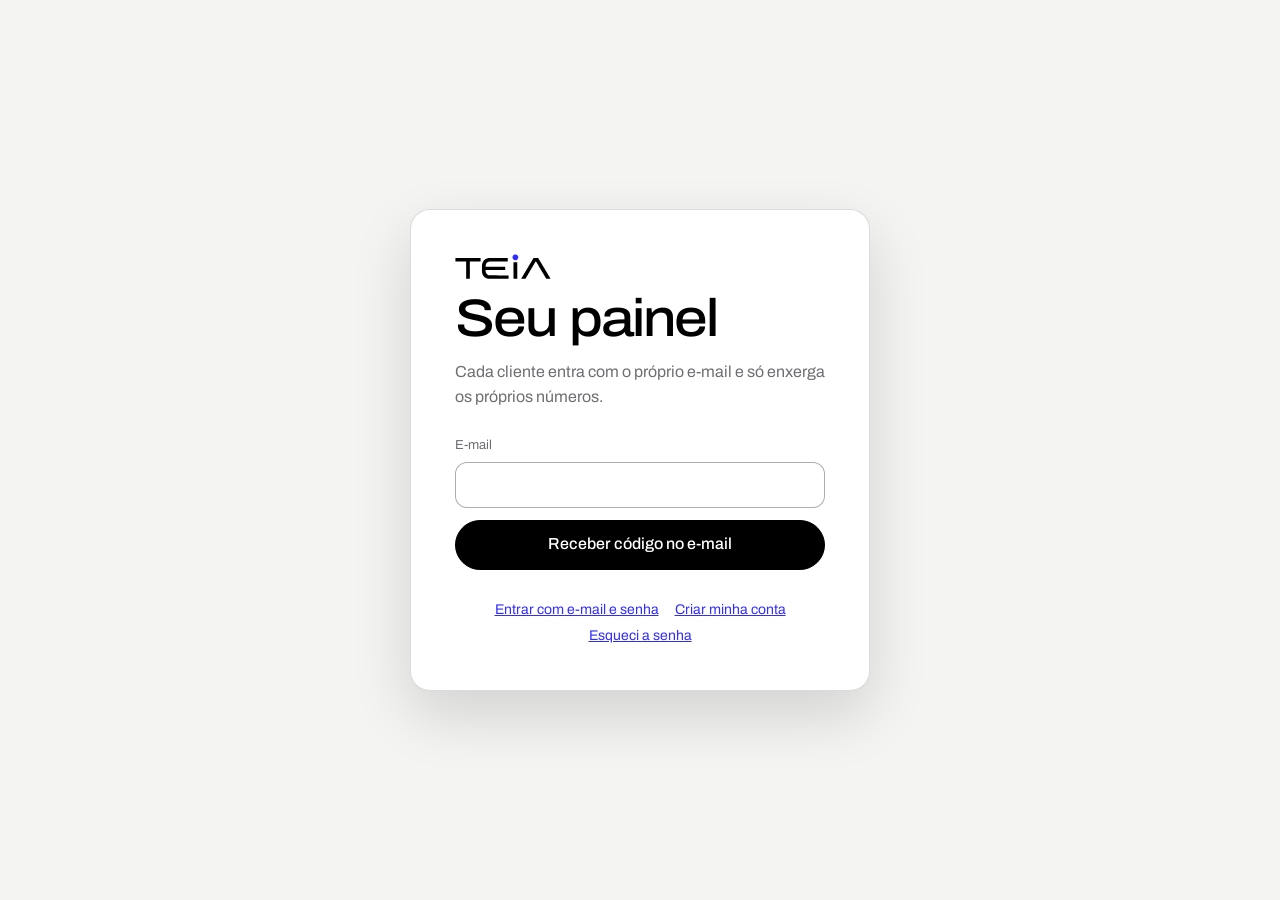
==== index.html @ 07ca8080 "Painel publicado em 2026-11-09 23:45" ====
<!DOCTYPE html><!--U976cIo6XC9gjYV_JuhHy--><html lang="pt-BR"><head><meta charSet="utf-8"/><meta name="viewport" content="width=device-width, initial-scale=1, viewport-fit=cover"/><link rel="stylesheet" href="/_next/static/css/536e542ccf9cebaa.css" data-precedence="next"/><link rel="preload" as="script" fetchPriority="low" href="/_next/static/chunks/webpack-65e19be5b3fe325f.js"/><script src="/_next/static/chunks/4bd1b696-c023c6e3521b1417.js" async=""></script><script src="/_next/static/chunks/255-1f92380adbc6ec99.js" async=""></script><script src="/_next/static/chunks/main-app-36e6616048466139.js" async=""></script><script src="/_next/static/chunks/44530001-6a14ce924906b4cd.js" async=""></script><script src="/_next/static/chunks/650-1b08e0cdfdaf7376.js" async=""></script><script src="/_next/static/chunks/619-ba102abea3e3d0e4.js" async=""></script><script src="/_next/static/chunks/app/layout-f88095ba5ff86fb1.js" async=""></script><script src="/_next/static/chunks/746-2c1d71576836bcc3.js" async=""></script><script src="/_next/static/chunks/852-6fd5406fcf41bb8f.js" async=""></script><script src="/_next/static/chunks/app/page-ed5f86fda4f4fb45.js" async=""></script><link rel="preconnect" href="https://fonts.googleapis.com"/><link rel="preconnect" href="https://fonts.gstatic.com" crossorigin=""/><meta name="theme-color" content="#ffffff"/><title>Painel TEIA</title><meta name="description" content="Acompanhe o resultado do trabalho da TEIA no seu negócio."/><meta name="robots" content="noindex, nofollow"/><link rel="icon" href="/assets/favicon.svg"/><link rel="stylesheet" href="https://fonts.googleapis.com/css2?family=Archivo:wdth,wght@62..125,400..700&amp;family=JetBrains+Mono:wght@400;500&amp;display=swap"/><script src="/_next/static/chunks/polyfills-42372ed130431b0a.js" noModule=""></script></head><body><div hidden=""><!--$--><!--/$--></div><p class="carregando">Carregando…</p><script src="/_next/static/chunks/webpack-65e19be5b3fe325f.js" id="_R_" async=""></script><script>(self.__next_f=self.__next_f||[]).push([0])</script><script>self.__next_f.push([1,"1:\"$Sreact.fragment\"\n2:I[9160,[\"730\",\"static/chunks/44530001-6a14ce924906b4cd.js\",\"650\",\"static/chunks/650-1b08e0cdfdaf7376.js\",\"619\",\"static/chunks/619-ba102abea3e3d0e4.js\",\"177\",\"static/chunks/app/layout-f88095ba5ff86fb1.js\"],\"SessaoProvider\"]\n3:I[6975,[\"730\",\"static/chunks/44530001-6a14ce924906b4cd.js\",\"650\",\"static/chunks/650-1b08e0cdfdaf7376.js\",\"619\",\"static/chunks/619-ba102abea3e3d0e4.js\",\"177\",\"static/chunks/app/layout-f88095ba5ff86fb1.js\"],\"GlossarioProvider\"]\n4:I[9601,[\"730\",\"static/chunks/44530001-6a14ce924906b4cd.js\",\"650\",\"static/chunks/650-1b08e0cdfdaf7376.js\",\"619\",\"static/chunks/619-ba102abea3e3d0e4.js\",\"177\",\"static/chunks/app/layout-f88095ba5ff86fb1.js\"],\"Moldura\"]\n5:I[9766,[],\"\"]\n6:I[8924,[],\"\"]\n7:I[1959,[],\"ClientPageRoot\"]\n8:I[2888,[\"730\",\"static/chunks/44530001-6a14ce924906b4cd.js\",\"650\",\"static/chunks/650-1b08e0cdfdaf7376.js\",\"619\",\"static/chunks/619-ba102abea3e3d0e4.js\",\"746\",\"static/chunks/746-2c1d71576836bcc3.js\",\"852\",\"static/chunks/852-6fd5406fcf41bb8f.js\",\"974\",\"static/chunks/app/page-ed5f86fda4f4fb45.js\"],\"default\"]\nb:I[4431,[],\"OutletBoundary\"]\nd:I[5278,[],\"AsyncMetadataOutlet\"]\nf:I[4431,[],\"ViewportBoundary\"]\n11:I[4431,[],\"MetadataBoundary\"]\n12:\"$Sreact.suspense\"\n14:I[7150,[],\"\"]\n:HL[\"/_next/static/css/536e542ccf9cebaa.css\",\"style\"]\n"])</script><script>self.__next_f.push([1,"0:{\"P\":null,\"b\":\"U976cIo6XC9gjYV-JuhHy\",\"p\":\"\",\"c\":[\"\",\"\"],\"i\":false,\"f\":[[[\"\",{\"children\":[\"__PAGE__\",{}]},\"$undefined\",\"$undefined\",true],[\"\",[\"$\",\"$1\",\"c\",{\"children\":[[[\"$\",\"link\",\"0\",{\"rel\":\"stylesheet\",\"href\":\"/_next/static/css/536e542ccf9cebaa.css\",\"precedence\":\"next\",\"crossOrigin\":\"$undefined\",\"nonce\":\"$undefined\"}]],[\"$\",\"html\",null,{\"lang\":\"pt-BR\",\"children\":[[\"$\",\"head\",null,{\"children\":[[\"$\",\"link\",null,{\"rel\":\"preconnect\",\"href\":\"https://fonts.googleapis.com\"}],[\"$\",\"link\",null,{\"rel\":\"preconnect\",\"href\":\"https://fonts.gstatic.com\",\"crossOrigin\":\"\"}],[\"$\",\"link\",null,{\"rel\":\"stylesheet\",\"href\":\"https://fonts.googleapis.com/css2?family=Archivo:wdth,wght@62..125,400..700\u0026family=JetBrains+Mono:wght@400;500\u0026display=swap\"}]]}],[\"$\",\"body\",null,{\"children\":[\"$\",\"$L2\",null,{\"children\":[\"$\",\"$L3\",null,{\"children\":[\"$\",\"$L4\",null,{\"children\":[\"$\",\"$L5\",null,{\"parallelRouterKey\":\"children\",\"error\":\"$undefined\",\"errorStyles\":\"$undefined\",\"errorScripts\":\"$undefined\",\"template\":[\"$\",\"$L6\",null,{}],\"templateStyles\":\"$undefined\",\"templateScripts\":\"$undefined\",\"notFound\":[[[\"$\",\"title\",null,{\"children\":\"404: This page could not be found.\"}],[\"$\",\"div\",null,{\"style\":{\"fontFamily\":\"system-ui,\\\"Segoe UI\\\",Roboto,Helvetica,Arial,sans-serif,\\\"Apple Color Emoji\\\",\\\"Segoe UI Emoji\\\"\",\"height\":\"100vh\",\"textAlign\":\"center\",\"display\":\"flex\",\"flexDirection\":\"column\",\"alignItems\":\"center\",\"justifyContent\":\"center\"},\"children\":[\"$\",\"div\",null,{\"children\":[[\"$\",\"style\",null,{\"dangerouslySetInnerHTML\":{\"__html\":\"body{color:#000;background:#fff;margin:0}.next-error-h1{border-right:1px solid rgba(0,0,0,.3)}@media (prefers-color-scheme:dark){body{color:#fff;background:#000}.next-error-h1{border-right:1px solid rgba(255,255,255,.3)}}\"}}],[\"$\",\"h1\",null,{\"className\":\"next-error-h1\",\"style\":{\"display\":\"inline-block\",\"margin\":\"0 20px 0 0\",\"padding\":\"0 23px 0 0\",\"fontSize\":24,\"fontWeight\":500,\"verticalAlign\":\"top\",\"lineHeight\":\"49px\"},\"children\":404}],[\"$\",\"div\",null,{\"style\":{\"display\":\"inline-block\"},\"children\":[\"$\",\"h2\",null,{\"style\":{\"fontSize\":14,\"fontWeight\":400,\"lineHeight\":\"49px\",\"margin\":0},\"children\":\"This page could not be found.\"}]}]]}]}]],[]],\"forbidden\":\"$undefined\",\"unauthorized\":\"$undefined\"}]}]}]}]}]]}]]}],{\"children\":[\"__PAGE__\",[\"$\",\"$1\",\"c\",{\"children\":[[\"$\",\"$L7\",null,{\"Component\":\"$8\",\"searchParams\":{},\"params\":{},\"promises\":[\"$@9\",\"$@a\"]}],null,[\"$\",\"$Lb\",null,{\"children\":[\"$Lc\",[\"$\",\"$Ld\",null,{\"promise\":\"$@e\"}]]}]]}],{},null,false]},null,false],[\"$\",\"$1\",\"h\",{\"children\":[null,[[\"$\",\"$Lf\",null,{\"children\":\"$L10\"}],null],[\"$\",\"$L11\",null,{\"children\":[\"$\",\"div\",null,{\"hidden\":true,\"children\":[\"$\",\"$12\",null,{\"fallback\":null,\"children\":\"$L13\"}]}]}]]}],false]],\"m\":\"$undefined\",\"G\":[\"$14\",[]],\"s\":false,\"S\":true}\n"])</script><script>self.__next_f.push([1,"9:{}\na:\"$0:f:0:1:2:children:1:props:children:0:props:params\"\n"])</script><script>self.__next_f.push([1,"10:[[\"$\",\"meta\",\"0\",{\"charSet\":\"utf-8\"}],[\"$\",\"meta\",\"1\",{\"name\":\"viewport\",\"content\":\"width=device-width, initial-scale=1, viewport-fit=cover\"}],[\"$\",\"meta\",\"2\",{\"name\":\"theme-color\",\"content\":\"#ffffff\"}]]\nc:null\n"])</script><script>self.__next_f.push([1,"15:I[622,[],\"IconMark\"]\ne:{\"metadata\":[[\"$\",\"title\",\"0\",{\"children\":\"Painel TEIA\"}],[\"$\",\"meta\",\"1\",{\"name\":\"description\",\"content\":\"Acompanhe o resultado do trabalho da TEIA no seu negócio.\"}],[\"$\",\"meta\",\"2\",{\"name\":\"robots\",\"content\":\"noindex, nofollow\"}],[\"$\",\"link\",\"3\",{\"rel\":\"icon\",\"href\":\"/assets/favicon.svg\"}],[\"$\",\"$L15\",\"4\",{}]],\"error\":null,\"digest\":\"$undefined\"}\n"])</script><script>self.__next_f.push([1,"13:\"$e:metadata\"\n"])</script></body></html>
---- _next/static/css/536e542ccf9cebaa.css ----
:root{--bg:#fff;--ink:#000;--muted:#6e6e73;--panel:#f4f4f2;--stage:#b9bcc0;--line:rgba(0,0,0,.14);--line-2:rgba(0,0,0,.32);--accent:#312dfb;--accent-soft:rgba(49,45,251,.09);--accent-mid:rgba(49,45,251,.35);--radius:20px;--radius-sm:12px;--radius-pill:999px;--shadow:0 24px 60px rgba(0,0,0,.14);--tr:240ms cubic-bezier(.4,0,.2,1);--tr-slow:900ms cubic-bezier(.4,0,.2,1);--max:1240px;--section:clamp(72px,9vw,140px);--gutter:clamp(16px,4.2vw,48px);--head-h:64px}*,:after,:before{box-sizing:border-box}html{scroll-behavior:smooth;-webkit-text-size-adjust:100%}body,html{background:var(--bg)}body{margin:0;color:var(--ink);font-family:Archivo,Helvetica Neue,Helvetica,Arial,sans-serif;font-size:clamp(1rem,1.05vw,1.0625rem);line-height:1.55;overflow-x:hidden;-webkit-font-smoothing:antialiased}h1,h2,h3{font-weight:500;font-variation-settings:"wdth" 112;letter-spacing:-.035em;line-height:1;margin:0;text-wrap:balance}h1{font-size:clamp(2.2rem,6vw,4.6rem)}h2{font-size:clamp(1.8rem,4.4vw,3.3rem)}h3{font-size:clamp(1.1rem,1.8vw,1.4rem);letter-spacing:-.02em;line-height:1.15}p{margin:0;max-width:62ch}button{font:inherit;color:inherit}.mono{font-size:.75rem;letter-spacing:.02em}.eyebrow,.mono{font-family:JetBrains Mono,ui-monospace,monospace}.eyebrow{font-size:.6875rem;letter-spacing:.16em;text-transform:uppercase;margin-bottom:22px}.eyebrow,.muted{color:var(--muted)}.wrap{max-width:var(--max);margin:0 auto;padding:0 var(--gutter)}:focus-visible{outline:2px solid var(--accent);outline-offset:3px}.aviso{background:var(--ink);color:#fff;text-align:center;padding:8px var(--gutter);font-family:JetBrains Mono,monospace;font-size:.6875rem;letter-spacing:.08em}.aviso b{color:#fff;font-weight:500;border-bottom:1px solid var(--accent)}header.topo{position:sticky;top:0;z-index:40;background:rgba(255,255,255,.96);border-bottom:var(--line-w,1px) solid var(--line)}.topo .wrap{height:var(--head-h);display:flex;align-items:center;justify-content:space-between;gap:16px}.logo{display:block;width:84px;color:var(--ink)}.logo svg{display:block;width:100%;height:auto}.logo .teia-ponto{fill:var(--accent);transform-box:fill-box;transform-origin:center;transition:transform var(--tr)}.clientes{display:flex;gap:6px;flex-wrap:wrap;justify-content:flex-end}.clientes button{border:1px solid var(--line-2);background:transparent;border-radius:var(--radius-pill);padding:7px 14px;font-size:13px;font-weight:500;cursor:pointer;transition:var(--tr);min-height:36px}.clientes button:hover{border-color:var(--accent);color:var(--accent)}.clientes button[aria-pressed=true]{background:var(--ink);color:#fff;border-color:var(--ink)}.clientes{align-items:center}.badge{display:inline-grid;place-items:center;min-width:18px;height:18px;border-radius:999px;background:var(--accent);color:#fff;font-size:10px;font-weight:600;margin-left:4px;padding:0 5px}#conta[hidden],.badge:empty{display:none}.conta-topo{padding:56px 0 8px}.conta-bloco{padding:56px 0;border-top:1px solid var(--line)}.conta-bloco:first-of-type{border-top:0}.conta-bloco>.eyebrow{margin-bottom:12px}.conta-bloco>h2{margin-bottom:28px;font-size:clamp(1.6rem,3.4vw,2.6rem)}.ficha{display:grid;grid-template-columns:repeat(3,minmax(0,1fr));gap:1px;background:var(--line);border:1px solid var(--line);border-radius:var(--radius);overflow:hidden}.ficha>div{background:#fff;padding:18px 20px}.ficha .rot{display:block;margin-bottom:6px}.ficha b{font-weight:500;overflow-wrap:anywhere}.plano-atual{display:grid;grid-template-columns:minmax(0,.8fr) minmax(0,1.6fr);gap:16px;align-items:start}.cartao{border:1px solid var(--line);border-radius:var(--radius);padding:24px}.cartao.escuro{background:var(--ink);color:#fff;border-color:var(--ink)}.cartao.escuro .leg,.cartao.escuro .rot{color:rgba(255,255,255,.62)}.cartao h3{margin:8px 0 6px}.preco{font-size:clamp(1.8rem,3.4vw,2.6rem);font-weight:600;letter-spacing:-.04em;font-variant-numeric:tabular-nums;margin:12px 0 4px}.preco small{font-size:.4em;font-weight:500;letter-spacing:0;opacity:.7}.lista{list-style:none;margin:16px 0 0;padding:0;display:grid;gap:8px;font-size:.9rem}.lista li{display:grid;grid-template-columns:14px 1fr;gap:10px;align-items:baseline}.lista li:before{content:"";width:6px;height:6px;border-radius:50%;background:var(--accent);transform:translateY(-1px)}.vigencia{margin-top:18px}.vigencia .trilho{height:6px;border-radius:6px;background:rgba(255,255,255,.18);overflow:hidden;margin:10px 0 6px}.vigencia .trilho i{display:block;height:100%;background:var(--accent);border-radius:6px}.linha-dado{display:flex;justify-content:space-between;gap:12px;padding:10px 0;border-bottom:1px solid var(--line);font-size:.9rem}.linha-dado:last-of-type{border-bottom:0}.btn-sec{min-height:44px;border-radius:var(--radius-pill);border:1px solid var(--line-2);background:transparent;padding:0 18px;font-weight:500;cursor:pointer;transition:var(--tr)}.btn-sec:hover{border-color:var(--accent);color:var(--accent)}.btn-pri{min-height:44px;border-radius:var(--radius-pill);border:1px solid var(--ink);background:var(--ink);color:#fff;padding:0 18px;font-weight:500;cursor:pointer;transition:var(--tr)}.btn-pri:hover{background:var(--accent);border-color:var(--accent)}.planos{display:grid;grid-template-columns:repeat(3,minmax(0,1fr));gap:16px}.plano{border:1px solid var(--line);border-radius:var(--radius);padding:24px;display:flex;flex-direction:column;transition:border-color var(--tr)}.plano:hover{border-color:var(--accent)}.plano.tem{background:var(--panel)}.plano .selo-p{align-self:flex-start;font-family:JetBrains Mono,monospace;font-size:.625rem;letter-spacing:.1em;text-transform:uppercase;border-radius:999px;padding:4px 10px;border:1px solid var(--line-2);color:var(--muted)}.plano .selo-p.sugerido{background:var(--accent);border-color:var(--accent);color:#fff}.plano .porque{margin-top:14px;padding:12px 14px;border-radius:var(--radius-sm);background:var(--accent-soft);font-size:.875rem}.plano .porque:before{content:"Por que para você";display:block;font-family:JetBrains Mono,monospace;font-size:.6rem;letter-spacing:.12em;text-transform:uppercase;color:var(--accent);margin-bottom:4px}.plano .acoes{margin-top:auto;padding-top:20px}.produtos{display:grid;gap:16px}.cab-prod{display:flex;justify-content:space-between;align-items:center;gap:12px;margin-bottom:14px}.cab-prod h3{margin:0}.pilhas{display:grid;grid-template-columns:repeat(2,minmax(0,1fr));gap:20px}.pilha .rot{margin-bottom:6px;display:block}.pilha .linha-dado{font-size:.85rem;padding:7px 0}.pilha .linha-dado>:last-child{white-space:nowrap}.pilha .total{border-top:1px solid var(--ink);margin-top:4px}.pilha .voce b{color:var(--accent);font-size:1.05rem}.chip-st{font-family:JetBrains Mono,monospace;font-size:.625rem;letter-spacing:.08em;text-transform:uppercase;border-radius:999px;padding:4px 10px;white-space:nowrap}.chip-st.no-ar{background:var(--accent);color:#fff}.chip-st.entrega{border:1px solid var(--ink)}.plano.bloq{opacity:.7}.outros{margin-top:24px}.outros summary{cursor:pointer;font-weight:500;padding:12px 0;color:var(--muted)}.outros summary:hover{color:var(--accent)}.cartao.escuro .linha-dado{border-color:rgba(255,255,255,.18)}@media (max-width:900px){.pilhas{grid-template-columns:minmax(0,1fr)}}.feed{display:grid;gap:10px}.saude{margin-top:12px;padding:14px 18px;border:1px solid var(--line);border-radius:var(--radius-sm);max-width:560px}.saude ul{list-style:none;margin:8px 0 0;padding:0;display:grid;gap:6px;font-size:.9rem}.saude li{display:flex;gap:10px;align-items:center}.luz{width:10px;height:10px;border-radius:50%;flex:none;background:var(--accent)}.saude li.atencao .luz{background:#fff;border:2px solid var(--ink)}.saude li.atencao{font-weight:500}.termo{border:0;background:var(--accent-soft);color:var(--accent);border-radius:6px;padding:1px 6px;font:inherit;font-weight:500;cursor:pointer;text-decoration:underline dotted;text-underline-offset:3px}.termo:hover{background:var(--accent);color:#fff}.termo-janela{position:fixed;inset:0;background:rgba(0,0,0,.4);display:grid;place-items:center;padding:var(--gutter);z-index:95}.termo-janela[hidden]{display:none}.termo-caixa{background:#fff;border-radius:var(--radius);padding:28px;max-width:460px;box-shadow:var(--shadow);display:grid;gap:12px}.falar-teia{position:fixed;left:clamp(12px,2vw,28px);bottom:clamp(12px,2vw,24px);z-index:36;background:var(--ink);color:#fff;border-radius:999px;padding:12px 18px;font-weight:500;font-size:.9rem;box-shadow:var(--shadow);transition:var(--tr)}.falar-teia:hover{background:var(--accent)}.como-sabemos{margin-top:24px;padding:18px 20px;background:var(--panel);border-radius:var(--radius-sm)}.como-sabemos ol{margin:10px 0 0;padding-left:20px;display:grid;gap:8px;font-size:.9rem}.conversa{grid-template-columns:minmax(0,1fr) auto auto}.contestar{border:0;background:transparent;color:var(--muted);font-size:.8125rem;text-decoration:underline;cursor:pointer}.chip-st.analise{background:var(--panel);color:var(--ink)}.ap-dois{display:grid;grid-template-columns:minmax(0,1fr) auto minmax(0,1fr);gap:16px;align-items:stretch}.ap-rede{border:1px solid var(--line);border-radius:var(--radius);padding:22px;display:grid;gap:8px;align-content:start}.ap-rede h3{margin:0}.ap-meio{display:grid;place-items:center;align-content:center;gap:4px;text-align:center;padding:12px;font-size:.8125rem;color:var(--muted)}.ap-meio b{background:var(--ink);color:#fff;border-radius:999px;padding:10px 16px;font-size:.95rem}.ap-funil-box{margin-top:0}.abas-ap{margin-bottom:18px;flex-wrap:wrap}[data-aba-ap][hidden]{display:none}details.como-sabemos summary{cursor:pointer;list-style:none}details.como-sabemos summary::-webkit-details-marker{display:none}.ap-funil{display:grid;gap:8px}.ap-etapa{display:grid;grid-template-columns:minmax(0,1.3fr) minmax(0,1fr);gap:16px;align-items:center}.ap-barra{width:var(--w);min-width:150px;margin:0 auto;background:var(--accent);color:#fff;border-radius:10px;padding:12px 16px;display:grid;gap:2px;transform:scaleX(.2);opacity:.3;transition:transform .9s cubic-bezier(.4,0,.2,1),opacity .9s}.ap-barra .termo{background:rgba(255,255,255,.2);color:#fff}.ap-barra span{font-size:.8125rem;opacity:.85}.fx-topo .ap-barra{background:#8986fd}.fx-cliente .ap-barra{background:var(--ink)}.ap-funil.vivo .ap-barra{transform:none;opacity:1}.ap-info{display:grid;gap:2px}.num-p{font-size:1.2rem;font-weight:600;letter-spacing:-.02em}.leitor{display:grid;grid-template-columns:minmax(0,1fr) minmax(0,1fr);gap:16px;margin-top:0;border:1px solid var(--line);border-radius:var(--radius);padding:24px}.leitor-linha{display:flex;justify-content:space-between;align-items:center;gap:12px;padding:10px 0;border-bottom:1px solid var(--line)}.leitor-resultado{background:var(--panel);border-radius:var(--radius-sm);padding:20px}.leitor-resultado h3{margin:6px 0 8px}.decisao{margin-top:14px;padding:14px;background:var(--ink);color:#fff;border-radius:var(--radius-sm)}.decisao .rot{color:rgba(255,255,255,.6)}.ap-dois2{display:grid;grid-template-columns:minmax(0,1.4fr) minmax(0,1fr);gap:16px;margin-top:0}.seu-anuncio{padding:12px 0;border-bottom:1px solid var(--line);display:grid;gap:4px;font-size:.9rem}.num-tres{display:grid;grid-template-columns:repeat(3,minmax(0,1fr));gap:16px}.tab-av{width:100%;border-collapse:collapse;font-size:.85rem}.tab-av th{font-family:JetBrains Mono,monospace;font-size:.6rem;letter-spacing:.06em;text-transform:uppercase;color:var(--muted);text-align:left;font-weight:400;padding:6px 4px}.tab-av td,.tab-av th{border-bottom:1px solid var(--line)}.tab-av td{padding:8px 4px}.sobe{color:var(--accent)}.desce,.sobe{font-weight:600}.desce{color:var(--ink)}.antes-depois{margin-top:20px;border:1px solid var(--line);border-radius:var(--radius);padding:22px}.antes-depois:empty{display:none}.ad-linha{display:grid;grid-template-columns:200px minmax(0,1fr);gap:16px;align-items:center;padding:10px 0}.ad-barras{display:grid;gap:6px}.ad-b{height:28px;border-radius:8px;width:var(--w);min-width:110px;display:flex;align-items:center;padding:0 10px;font-size:.8125rem;transform-origin:left;transform:scaleX(.05);transition:transform 1.1s cubic-bezier(.4,0,.2,1)}.ad-b.antes{background:var(--panel);color:var(--ink)}.ad-b.depois{background:var(--accent);color:#fff}.antes-depois.vivo .ad-b{transform:none}.painel-graf svg rect[data-dica]{transform-box:fill-box;transform-origin:50% 100%;animation:crescerY .9s cubic-bezier(.4,0,.2,1) both;animation-play-state:paused}#graf-ativos svg rect[data-dica]{transform-origin:0 50%;animation-name:crescerX}.painel-graf svg polyline{stroke-dasharray:2000;stroke-dashoffset:2000;animation:desenhar 1.6s cubic-bezier(.4,0,.2,1) forwards;animation-play-state:paused}.painel-graf.vivo svg polyline,.painel-graf.vivo svg rect[data-dica]{animation-play-state:running}@keyframes crescerY{0%{transform:scaleY(0)}to{transform:none}}@keyframes crescerX{0%{transform:scaleX(0)}to{transform:none}}@keyframes desenhar{to{stroke-dashoffset:0}}.prova-mini{font-size:.72rem;color:var(--accent);margin-left:6px}.saude-num{display:inline-grid;place-items:center;width:38px;height:28px;border-radius:8px;font-weight:600}.saude-num.boa{background:var(--accent);color:#fff}.saude-num.media{background:var(--accent-soft);color:var(--accent)}.saude-num.fraca{background:var(--ink);color:#fff}@media (prefers-reduced-motion:reduce){.painel-graf svg polyline,.painel-graf svg rect{animation:none;stroke-dashoffset:0}.ad-b,.ap-barra{transform:none;opacity:1;transition:none}}@media (max-width:900px){.ad-linha,.ap-dois,.ap-dois2,.ap-etapa,.conversa,.leitor,.num-tres{grid-template-columns:minmax(0,1fr)}.falar-teia{padding:10px 14px;font-size:.8125rem}}.resumo{margin-top:22px;padding:16px 18px;border:1px solid var(--line);border-radius:var(--radius-sm);max-width:560px}.resumo ol{margin:8px 0 0;padding-left:20px;display:grid;gap:6px;font-size:.95rem}.fases-bloco{display:grid;grid-template-columns:minmax(0,1.2fr) minmax(0,1fr);gap:24px;margin-top:28px}.fases{list-style:none;padding:0;margin:10px 0 12px;display:grid;grid-template-columns:repeat(4,1fr);gap:6px}.fases li{border-top:4px solid var(--line);padding-top:10px;display:grid;gap:2px;font-size:.8125rem;color:var(--muted)}.fases li b{color:var(--ink);font-weight:600}.fases li small{font-size:.75rem}.fases li.feita{border-color:var(--ink)}.fases li.atual{border-color:var(--accent)}.fases li.atual b{color:var(--accent)}.marcos{list-style:none;padding:0;margin:10px 0 12px;display:grid;gap:10px}.marcos li{display:flex;gap:10px;align-items:center;color:var(--muted)}.marcos li.ok{color:var(--ink);font-weight:500}.bolinha{width:14px;height:14px;border-radius:50%;border:2px solid var(--line-2);flex:none}.marcos li.ok .bolinha{background:var(--accent);border-color:var(--accent)}.prova{font-size:.8125rem;color:var(--accent);white-space:nowrap;text-decoration:underline;text-underline-offset:3px}.pendencias{display:grid;gap:10px}.pend{grid-template-columns:minmax(0,1fr) auto;align-items:center;padding:16px 20px;border:1px solid var(--line);border-radius:var(--radius-sm)}.pend,.rep-dois{display:grid;gap:16px}.rep-dois{grid-template-columns:minmax(0,1fr) minmax(0,1fr);margin-top:16px}.grade-mapa{display:grid;grid-template-columns:repeat(5,1fr);gap:4px;max-width:320px}.grade-mapa span{aspect-ratio:1;display:grid;place-items:center;border-radius:6px;font-family:JetBrains Mono,monospace;font-size:.75rem}.grade-mapa .top{background:var(--accent);color:#fff}.grade-mapa .meio{background:var(--accent-mid);color:var(--ink)}.grade-mapa .fora{background:var(--panel);color:var(--muted)}details.gestor{border:1px solid var(--line);border-radius:var(--radius);padding:8px 24px}details.gestor>summary{cursor:pointer;list-style:none;display:flex;justify-content:space-between;align-items:center;gap:16px;padding:16px 0}details.gestor>summary::-webkit-details-marker{display:none}details.gestor>summary>span:first-child{display:grid;gap:6px}details.gestor .abrir{font-size:.8125rem;border:1px solid var(--line-2);border-radius:999px;padding:6px 14px}details.gestor[open] .abrir{border-color:var(--accent);color:var(--accent)}details.gestor section.cap{border-top:1px solid var(--line);padding:48px 0}details.gestor .wrap{padding:0}.entregue{list-style:none;padding:0;margin:4px 0 10px;display:grid;gap:6px;font-size:.85rem}.entregue li{display:flex;justify-content:space-between;gap:10px;align-items:baseline}.entregue li:before{content:"";width:6px;height:6px;border-radius:50%;background:var(--accent);flex:none;transform:translateY(-2px)}.entregue li span{flex:1}.entregue a{font-size:.75rem;color:var(--accent);white-space:nowrap}details.valores{margin-top:10px}details.valores summary{cursor:pointer;font-size:.8125rem;color:var(--muted);padding:6px 0}.custos{grid-template-columns:minmax(0,1.1fr) minmax(0,1fr);align-items:start}.custos,.dominio{display:grid;gap:16px}.dominio{grid-template-columns:minmax(0,1fr) auto;align-items:center}.dominio b{display:block;font-size:1.15rem;margin:4px 0}.contagem{text-align:center}.contagem .num{margin:0}.contagem small{font-size:.75rem;color:var(--muted)}.dominio.urgente .contagem .num{color:var(--accent)}.dominio-barra{height:6px;background:var(--panel);border-radius:6px;margin-top:14px;overflow:hidden}.dominio-barra i{display:block;height:100%;background:var(--accent)}@media (max-width:900px){.custos,.fases-bloco,.rep-dois{grid-template-columns:minmax(0,1fr)}.fases{grid-template-columns:repeat(2,1fr)}.pend{grid-template-columns:minmax(0,1fr)}}#admin[hidden]{display:none}.abas-admin{margin:8px 0 28px}.tab-admin{width:100%;border-collapse:collapse;font-size:.9rem}.tab-admin th{font-family:JetBrains Mono,monospace;font-size:.625rem;letter-spacing:.08em;text-transform:uppercase;color:var(--muted);text-align:left;font-weight:400;padding:10px 8px}.tab-admin td,.tab-admin th{border-bottom:1px solid var(--line)}.tab-admin td{padding:14px 8px;vertical-align:middle}.chip-st.sem{background:var(--ink);color:#fff}.num-in{width:110px;min-height:40px;border:1px solid var(--line-2);border-radius:var(--radius-sm);padding:0 10px;font:inherit}#otp-codigo:focus,.campo input:focus,.campo select:focus,.campo textarea:focus,.num-in:focus{outline:none;border-color:var(--accent);box-shadow:0 0 0 4px var(--accent-soft)}.prop-grade{display:grid;grid-template-columns:minmax(0,1.2fr) minmax(0,1fr);gap:24px;align-items:start}.prop-lista{display:grid;gap:8px}.prop-item{border:1px solid var(--line);border-radius:var(--radius-sm);padding:12px 14px}.prop-item.on{border-color:var(--accent);background:var(--accent-soft)}.prop-check{display:flex;gap:10px;align-items:baseline;cursor:pointer}.prop-valores{display:flex;gap:12px;flex-wrap:wrap;margin-top:10px;padding-left:24px}.prop-valores label{gap:4px;font-size:.75rem}.campo,.prop-valores label{display:grid;color:var(--muted)}.campo{gap:6px;font-size:.8125rem;margin-top:12px}.campo input,.campo select,.campo textarea{min-height:46px;border:1px solid var(--line-2);border-radius:var(--radius-sm);padding:10px 14px;font:inherit;color:var(--ink);background:#fff;width:100%}.campos-2{display:grid;grid-template-columns:repeat(2,minmax(0,1fr));gap:0 16px}.ajuda{font-size:.75rem;color:var(--muted)}.erro-txt{color:var(--ink);font-weight:600;margin-top:10px;font-size:.875rem}.onboarding{position:fixed;inset:0;z-index:85;background:var(--panel);overflow-y:auto;padding:var(--gutter)}.onboarding[hidden]{display:none}.ob-caixa{max-width:760px;margin:0 auto;background:#fff;border:1px solid var(--line);border-radius:var(--radius);box-shadow:var(--shadow);padding:clamp(20px,4vw,44px)}.ob-topo{display:flex;justify-content:space-between;align-items:center;margin-bottom:28px}.ob-trilha{list-style:none;display:grid;grid-template-columns:repeat(4,1fr);gap:6px;padding:0;margin:26px 0 8px;counter-reset:p}.ob-trilha li{counter-increment:p;font-size:.75rem;color:var(--muted);border-top:3px solid var(--line);padding-top:8px}.ob-trilha li:before{content:counter(p) ". ";font-family:JetBrains Mono,monospace}.ob-trilha li.feito{border-color:var(--ink);color:var(--ink)}.ob-trilha li.atual{border-color:var(--accent);color:var(--accent);font-weight:600}.ob-erros{margin:14px 0 0;padding:12px 16px 12px 32px;border:1px solid var(--ink);border-radius:var(--radius-sm);font-size:.875rem}.ob-passo{margin-top:12px}.ob-passo>.btn-sec{margin-top:18px}.ob-nav{display:flex;justify-content:space-between;gap:10px;margin-top:28px}.ob-nav #ob-seguir{margin-left:auto}.check{display:flex;gap:10px;align-items:flex-start;margin-top:16px;font-size:.9rem;cursor:pointer}.check input{width:18px;height:18px;margin-top:2px;accent-color:var(--accent);flex:none}.ob-contrato{margin-top:16px;max-height:380px;overflow-y:auto;border:1px solid var(--line);border-radius:var(--radius-sm);padding:18px 20px;font-size:.875rem;line-height:1.6;background:#fff}.ob-contrato h4{margin:16px 0 4px;font-size:.9rem}.ob-contrato h4:first-child{margin-top:0}.ob-contrato p{max-width:none}.hash{font-family:JetBrains Mono,monospace;font-size:.6875rem;word-break:break-all;font-weight:400;text-align:right}.otp{position:fixed;inset:0;background:rgba(0,0,0,.45);display:grid;place-items:center;padding:var(--gutter);z-index:90}.otp[hidden]{display:none}.otp-caixa{background:#fff;border-radius:var(--radius);padding:28px;max-width:420px;width:100%;box-shadow:var(--shadow)}#otp-codigo{width:100%;min-height:56px;border:1px solid var(--line-2);border-radius:var(--radius-sm);text-align:center;font-family:JetBrains Mono,monospace;font-size:1.6rem;letter-spacing:.4em}@media (max-width:900px){.campos-2,.prop-grade{grid-template-columns:minmax(0,1fr)}.ob-trilha li{font-size:.6875rem}}.item-feed{display:grid;grid-template-columns:110px minmax(0,1fr) auto;gap:16px;align-items:start;padding:18px 20px;border:1px solid var(--line);border-radius:var(--radius-sm)}.item-feed .tipo{font-family:JetBrains Mono,monospace;font-size:.625rem;letter-spacing:.1em;text-transform:uppercase;border-radius:999px;padding:5px 10px;text-align:center}.tipo.aviso{background:var(--ink);color:#fff}.tipo.vigencia{border:1px solid var(--ink)}.tipo.novidade{background:var(--accent);color:#fff}.tipo.dica{background:var(--panel)}.item-feed b{display:block;margin-bottom:2px;font-weight:600}.item-feed .data{font-family:JetBrains Mono,monospace;font-size:.6875rem;color:var(--muted);white-space:nowrap}.filtros{display:flex;flex-wrap:wrap;gap:6px;margin-bottom:16px}.confirmado{margin-top:12px;font-size:.875rem;color:var(--accent)}@media (max-width:900px){.ficha,.item-feed,.plano-atual,.planos{grid-template-columns:minmax(0,1fr)}.item-feed .tipo{justify-self:start}#conta-nome{display:none}}.conta{font-family:JetBrains Mono,monospace;font-size:.75rem;letter-spacing:.04em;color:var(--muted)}.entrada{position:fixed;inset:0;z-index:80;background:var(--panel);display:flex;align-items:center;justify-content:center;padding:var(--gutter);overflow-y:auto}.entrada[hidden]{display:none}.entrada-caixa{background:#fff;border:1px solid var(--line);border-radius:var(--radius);box-shadow:var(--shadow);padding:clamp(24px,4vw,44px);max-width:520px;width:100%}.entrada-caixa .logo{margin-bottom:28px}.entrada-caixa h2{margin-bottom:12px}.entrada-form{display:grid;gap:12px;margin-top:22px}.entrada-form label{display:grid;gap:6px;font-size:.8125rem;color:var(--muted)}.entrada-form input{min-height:48px;border:1px solid var(--line-2);border-radius:var(--radius-sm);padding:0 14px;font:inherit;background:var(--panel)}.progresso{position:absolute;left:0;bottom:-1px;height:2px;width:100%;background:var(--accent);transform-origin:0 50%;transform:scaleX(0)}.indice{position:sticky;top:var(--head-h);z-index:30;background:#fff;border-bottom:1px solid var(--line)}.indice .wrap{display:flex;gap:4px;overflow-x:auto;scrollbar-width:none;padding-top:8px;padding-bottom:8px}.indice .wrap::-webkit-scrollbar{display:none}.indice a{flex:none;color:var(--muted);text-decoration:none;font-family:JetBrains Mono,monospace;font-size:.6875rem;letter-spacing:.06em;padding:6px 10px;border-radius:var(--radius-pill);transition:var(--tr)}.indice a:hover{color:var(--ink)}.indice a.ativo{color:var(--accent);background:var(--accent-soft)}.abertura{min-height:calc(100svh - var(--head-h) - 90px);display:grid;grid-template-columns:1.25fr .75fr;align-items:center;gap:var(--gutter);padding:48px 0 32px}.abertura .fala{font-size:clamp(1.35rem,3vw,2.2rem);font-weight:500;letter-spacing:-.03em;line-height:1.14;font-variation-settings:"wdth" 108;min-height:5.2em;max-width:22ch}.abertura .fala .cursor{display:inline-block;width:.08em;height:.9em;background:var(--accent);vertical-align:-.08em;margin-left:2px}.pilulas{margin-top:28px}.pilula{background:var(--ink);color:#fff;border:1px solid var(--ink);border-radius:var(--radius-pill);padding:10px 18px;font-size:13px;font-weight:500;cursor:pointer;transition:var(--tr);opacity:0;transform:translateY(6px)}.pilula.vis{opacity:1;transform:none}.pilula:hover{background:var(--accent);border-color:var(--accent)}.pilula.fantasma{background:transparent;color:var(--ink)}.pilula.fantasma:hover{color:var(--accent);border-color:var(--accent);background:transparent}.abertura figure{margin:0;display:flex;justify-content:center}.abertura figure img{width:min(320px,70%);height:auto;filter:drop-shadow(0 30px 40px rgba(0,0,0,.12))}section.cap{padding:var(--section) 0;border-top:1px solid var(--line);scroll-margin-top:calc(var(--head-h) + 48px)}.cap-head{display:grid;grid-template-columns:1fr 1fr;gap:var(--gutter);align-items:end;margin-bottom:48px}.cap-head p{color:var(--muted)}.simples{display:block;margin-top:14px;padding:14px 16px;background:var(--panel);border-radius:var(--radius-sm);color:var(--ink);font-size:.95rem}.simples:before{content:"Em palavras simples";display:block;font-family:JetBrains Mono,monospace;font-size:.625rem;letter-spacing:.14em;text-transform:uppercase;color:var(--accent);margin-bottom:4px}.grade{display:grid;gap:1px;background:var(--line);border:1px solid var(--line);border-radius:var(--radius);overflow:hidden}.grade>*{background:#fff;padding:24px;transition:background var(--tr)}.grade>:hover{background:var(--panel)}.g4{grid-template-columns:repeat(4,1fr)}.g3{grid-template-columns:repeat(3,1fr)}.g2{grid-template-columns:repeat(2,1fr)}.num{font-size:clamp(2rem,4vw,3.2rem);font-weight:600;letter-spacing:-.04em;line-height:1;font-variation-settings:"wdth" 100;font-variant-numeric:tabular-nums;margin:10px 0 8px}.num small{font-size:.4em;font-weight:500;letter-spacing:0}.num small,.rot{color:var(--muted)}.rot{font-family:JetBrains Mono,monospace;font-size:.6875rem;letter-spacing:.1em;text-transform:uppercase}.leg{font-size:.875rem;line-height:1.45}.leg,.origem{color:var(--muted)}.origem{display:inline-block;margin-top:12px;font-family:JetBrains Mono,monospace;font-size:.625rem;letter-spacing:.06em;border:1px solid var(--line);border-radius:var(--radius-pill);padding:3px 9px}.origem.real{color:var(--accent);border-color:var(--accent-mid)}.veredito{margin-top:28px;display:grid;grid-template-columns:auto 1fr;gap:20px;align-items:center;padding:24px;border:1px solid var(--line);border-radius:var(--radius)}.veredito .selo{font-family:JetBrains Mono,monospace;font-size:.6875rem;letter-spacing:.12em;text-transform:uppercase;background:var(--accent);color:#fff;border-radius:var(--radius-pill);padding:8px 14px;white-space:nowrap}.veredito .selo.neutro{background:var(--ink)}.veredito p{font-size:1.1rem;font-weight:500;letter-spacing:-.01em;max-width:none}.painel-graf{border:1px solid var(--line);border-radius:var(--radius);padding:24px}.painel-graf .topo-g{display:flex;justify-content:space-between;align-items:center;gap:12px;flex-wrap:wrap;margin-bottom:18px}.alternar{display:inline-flex;border:1px solid var(--line-2);border-radius:var(--radius-pill);padding:3px}.alternar button{border:0;background:transparent;border-radius:var(--radius-pill);padding:6px 14px;font-size:13px;cursor:pointer;transition:var(--tr);min-height:32px}.alternar button[aria-pressed=true]{background:var(--ink);color:#fff}svg.graf{display:block;width:100%;height:auto;overflow:visible}svg.graf text{font-family:JetBrains Mono,monospace;font-size:11px;fill:var(--muted)}svg.graf .eixo{stroke:var(--line);stroke-width:1}.legenda{display:flex;flex-wrap:wrap;gap:6px 18px;margin-top:14px}.legenda span{display:inline-flex;align-items:center;gap:8px;font-size:.8125rem;color:var(--muted)}.legenda i{width:10px;height:10px;border-radius:3px;display:inline-block}.dica{position:fixed;z-index:60;pointer-events:none;background:#fff;border:1px solid var(--line);border-radius:var(--radius-sm);box-shadow:0 10px 30px rgba(0,0,0,.1);padding:10px 12px;font-size:.8125rem;opacity:0;transition:opacity .12s}.dica b{display:block;font-weight:600}.funil{display:grid;gap:14px}.etapa{display:grid;grid-template-columns:200px 1fr 90px;gap:16px;align-items:center}.etapa .barra{height:44px;background:var(--panel);border-radius:10px;overflow:hidden}.etapa .barra i{display:block;height:100%;width:0;background:var(--ink);border-radius:10px;transition:width .9s cubic-bezier(.4,0,.2,1)}.etapa:last-child .barra i{background:var(--accent)}.etapa .v{font-size:1.6rem;font-weight:600;letter-spacing:-.03em;text-align:right;font-variant-numeric:tabular-nums}.etapa .t{font-weight:500}.etapa .t small{display:block;color:var(--muted);font-weight:400;font-size:.8125rem}.queda{grid-column:2/3;font-family:JetBrains Mono,monospace;font-size:.6875rem;color:var(--muted);margin:-6px 0 0}.conversas{margin-top:32px}.conversa{display:grid;grid-template-columns:110px 1fr auto;gap:16px;align-items:center;padding:14px 0;border-bottom:1px solid var(--line)}.conversa:first-child{border-top:1px solid var(--line)}.codigo{font-family:JetBrains Mono,monospace;font-size:.75rem;background:var(--panel);border-radius:6px;padding:4px 8px;text-align:center}.marcar{border:1px solid var(--line-2);background:transparent;border-radius:var(--radius-pill);padding:8px 14px;font-size:13px;cursor:pointer;transition:var(--tr);min-height:40px;white-space:nowrap}.marcar:hover{border-color:var(--accent);color:var(--accent)}.marcar[aria-pressed=true]{background:var(--accent);border-color:var(--accent);color:#fff}.calor{display:grid;grid-template-columns:minmax(0,420px) 1fr;gap:var(--gutter);align-items:start}.pagina{position:relative;border:1px solid var(--line);border-radius:var(--radius);overflow:hidden;background:#fff;aspect-ratio:9/16;max-height:720px}.pagina .bl{position:absolute;left:6%;right:6%;background:var(--panel);border-radius:8px;display:flex;align-items:center;justify-content:center;font-family:JetBrains Mono,monospace;font-size:.625rem;letter-spacing:.08em;color:var(--muted);text-transform:uppercase}.pagina .bl.cta{background:var(--ink);color:#fff;border-radius:var(--radius-pill)}.pagina canvas{position:absolute;inset:0;width:100%;height:100%;pointer-events:none;mix-blend-mode:multiply}.zonas{display:grid;gap:10px;margin-top:20px}.zona{display:grid;grid-template-columns:1fr auto;gap:12px;padding:14px 16px;border:1px solid var(--line);border-radius:var(--radius-sm)}.zona b{font-weight:600}.zona .pc{font-family:JetBrains Mono,monospace;font-size:.8125rem;color:var(--accent)}.versus{display:grid;grid-template-columns:1fr 1fr;gap:1px;background:var(--line);border:1px solid var(--line);border-radius:var(--radius);overflow:hidden}.versus>div{background:#fff;padding:28px}.versus>div:last-child{background:var(--panel)}.versus .linha{display:flex;justify-content:space-between;align-items:baseline;gap:16px;padding:12px 0;border-bottom:1px solid var(--line)}.versus .linha:last-child{border-bottom:0}.versus .linha span:last-child{font-size:1.5rem;font-weight:600;letter-spacing:-.03em;font-variant-numeric:tabular-nums}.alertas{display:grid;gap:12px;margin-top:28px}.alerta{display:grid;grid-template-columns:auto 1fr;gap:16px;padding:18px 20px;border:1px solid var(--line);border-radius:var(--radius-sm)}.alerta .nivel{font-family:JetBrains Mono,monospace;font-size:.625rem;letter-spacing:.1em;text-transform:uppercase;border-radius:var(--radius-pill);padding:5px 10px;height:max-content;white-space:nowrap}.alerta .nivel.alto{background:var(--ink);color:#fff}.alerta .nivel.medio{border:1px solid var(--ink)}.alerta .nivel.bom{background:var(--accent);color:#fff}.alerta b{display:block;margin-bottom:2px}.alerta .cobrar{margin-top:8px;font-size:.875rem;color:var(--muted)}.alerta .cobrar:before{content:"Pergunte ao gestor: ";color:var(--ink);font-weight:500}.auditor{background:var(--ink);color:#fff;border-radius:var(--radius);padding:clamp(24px,4vw,48px)}.auditor .eyebrow{color:rgba(255,255,255,.6)}.auditor h2{color:#fff}.auditor p{color:rgba(255,255,255,.72)}.niveis{display:grid;grid-template-columns:minmax(0,5fr) minmax(0,7fr);gap:16px;margin-top:32px}@media (max-width:1100px){.niveis{grid-template-columns:minmax(0,1fr)}}.nivel-card{min-width:0}.criativos td:first-child{min-width:150px}.nivel-card{border:1px solid rgba(255,255,255,.2);border-radius:var(--radius);padding:24px}.nivel-card h3{color:#fff;margin-bottom:8px}.form-url{display:flex;gap:8px;margin-top:18px;flex-wrap:wrap}.form-url input{flex:1 1 220px;min-height:48px;border-radius:var(--radius-pill);border:1px solid rgba(255,255,255,.3);background:transparent;color:#fff;padding:0 18px;font:inherit}.form-url input::placeholder{color:rgba(255,255,255,.45)}.form-url input:focus{outline:none;border-color:var(--accent);box-shadow:0 0 0 4px rgba(49,45,251,.35)}.btn{min-height:48px;border-radius:var(--radius-pill);border:1px solid #fff;background:#fff;color:#000;padding:0 22px;font-weight:500;cursor:pointer;transition:var(--tr)}.btn:hover{background:var(--accent);border-color:var(--accent);color:#fff}.checks{list-style:none;margin:20px 0 0;padding:0;display:grid;gap:8px}.checks li{display:grid;grid-template-columns:22px 1fr auto;gap:10px;align-items:center;font-size:.9rem;opacity:0;transform:translateY(4px);transition:var(--tr)}.checks li.vis{opacity:1;transform:none}.checks .st{width:18px;height:18px;border-radius:50%;border:1px solid rgba(255,255,255,.4)}.checks .ok .st{background:var(--accent);border-color:var(--accent)}.checks .falta .st{background:transparent;border:2px solid #fff}.checks .tag{font-family:JetBrains Mono,monospace;font-size:.625rem;color:rgba(255,255,255,.55);letter-spacing:.06em}.criativos{width:100%;border-collapse:collapse;margin-top:18px;font-size:.875rem}.criativos th{font-family:JetBrains Mono,monospace;font-size:.625rem;letter-spacing:.08em;text-transform:uppercase;color:rgba(255,255,255,.55);text-align:right;font-weight:400;padding:8px 6px;border-bottom:1px solid rgba(255,255,255,.2)}.criativos td:first-child,.criativos th:first-child{text-align:left}.criativos td{text-align:right;padding:12px 6px;border-bottom:1px solid rgba(255,255,255,.12);font-variant-numeric:tabular-nums}.chip{display:inline-block;font-family:JetBrains Mono,monospace;font-size:.625rem;letter-spacing:.06em;border-radius:var(--radius-pill);padding:4px 9px;white-space:nowrap}.chip.bom{background:var(--accent);color:#fff}.chip.medio{border:1px solid rgba(255,255,255,.6)}.chip.ruim{background:#fff;color:#000}.tabela-rola{overflow-x:auto}.acesso{margin-top:18px;font-size:.8125rem;color:rgba(255,255,255,.6)}.metrica .glossario{margin-top:14px;padding-top:14px;border-top:1px solid var(--line);font-size:.875rem}.metrica .glossario b{font-weight:600}.spark{display:block;width:100%;height:36px;margin-top:6px}.chat{border:1px solid var(--line);border-radius:var(--radius);box-shadow:var(--shadow);overflow:hidden;display:grid;grid-template-columns:180px 1fr}.chat .lado{background:var(--panel);display:flex;align-items:flex-end;justify-content:center;padding-top:20px}.chat .lado img{width:150px;height:auto;display:block}.chat .corpo{padding:24px;display:flex;flex-direction:column;min-height:420px}.msgs{flex:1;display:flex;flex-direction:column;gap:12px;overflow-y:auto;max-height:380px;padding-right:4px}.msg{max-width:80%;padding:12px 16px;border-radius:16px;font-size:.95rem;line-height:1.45}.msg.pixel{background:var(--panel);border-bottom-left-radius:4px}.msg.voce{background:var(--ink);color:#fff;align-self:flex-end;border-bottom-right-radius:4px}.msg .fonte{display:block;margin-top:6px;font-family:JetBrains Mono,monospace;font-size:.625rem;color:var(--muted)}.perguntar{display:flex;gap:8px;margin-top:16px}.chat .corpo{min-width:0}.perguntar input{min-width:0;flex:1;min-height:48px;border:1px solid var(--line-2);border-radius:var(--radius-pill);padding:0 18px;font:inherit}.perguntar input:focus{outline:none;border-color:var(--accent);box-shadow:0 0 0 4px var(--accent-soft)}.perguntar button{min-height:48px;border:0;border-radius:var(--radius-pill);background:var(--ink);color:#fff;padding:0 22px;font-weight:500;cursor:pointer;transition:var(--tr)}.perguntar button:hover{background:var(--accent)}.fecho{padding:var(--section) 0;text-align:center}.fecho .logo-grande{width:min(520px,80vw);margin:0 auto 32px;color:var(--ink)}.fecho .logo-grande .teia-ponto{fill:var(--accent);transform-box:fill-box;transform-origin:center}.fecho p{margin:0 auto;color:var(--muted)}.guia{position:fixed;right:clamp(8px,2vw,28px);bottom:0;z-index:35;width:clamp(96px,11vw,150px);pointer-events:none;opacity:0;transform:translateY(20px);transition:opacity .32s cubic-bezier(.4,0,.2,1),transform .32s cubic-bezier(.4,0,.2,1)}.guia.vis{opacity:1;transform:none}.guia img{display:block;width:100%;height:auto;position:absolute;bottom:0;left:0;opacity:0;transition:opacity .32s cubic-bezier(.4,0,.2,1)}.guia img.on{opacity:1;position:relative}.guia .balao{position:absolute;right:100%;bottom:70%;margin-right:6px;width:max-content;max-width:220px;background:#fff;border:1px solid var(--line);border-radius:14px;box-shadow:var(--shadow);padding:10px 12px;font-size:.8125rem;line-height:1.35;opacity:0;transform:translateY(6px);transition:var(--tr)}.guia .balao.vis{opacity:1;transform:none}.rev{opacity:0;transform:translateY(24px);transition:opacity var(--tr-slow),transform var(--tr-slow)}.rev.vis{opacity:1;transform:none}@media (max-width:900px){.abertura{grid-template-columns:1fr;min-height:auto;padding-top:32px}.abertura figure{display:none}.cap-head{grid-template-columns:1fr;gap:16px}.g4{grid-template-columns:repeat(2,1fr)}.calor,.g2,.g3,.niveis,.versus{grid-template-columns:1fr}.etapa{grid-template-columns:1fr 70px}.etapa .barra{order:3}.etapa .barra,.queda{grid-column:1/3}.conversa{grid-template-columns:1fr auto}.conversa .codigo{grid-column:1/3;justify-self:start}.chat{grid-template-columns:1fr}.chat .lado{display:none}.guia{width:84px}.guia .balao{display:none}.clientes button{padding:6px 10px;font-size:12px}.logo{width:64px}}@media (max-width:420px){.g4{grid-template-columns:1fr}}@media (prefers-reduced-motion:reduce){html{scroll-behavior:auto}.checks li,.pilula,.rev{opacity:1;transform:none;transition:none}.etapa .barra i{transition:none}}:root{--sinal-verde:#1f8a4c;--sinal-amarelo:#c58a00;--sinal-vermelho:#c53030}.mesa{height:10px;background:var(--panel);overflow:hidden;margin:8px 0 4px}.mesa,.mesa i{border-radius:999px}.mesa i{display:block;height:100%}.mesa.verde i{background:var(--sinal-verde)}.mesa.amarelo i{background:var(--sinal-amarelo)}.mesa.vermelho i{background:var(--sinal-vermelho)}.sinal{font-weight:600}.sinal.verde{color:var(--sinal-verde)}.sinal.amarelo{color:var(--sinal-amarelo)}.sinal.vermelho{color:var(--sinal-vermelho)}.sugestao{border:1px dashed var(--ink);border-radius:12px;padding:12px 14px;margin-top:12px}.guia-etapas{display:flex;gap:6px;flex-wrap:wrap;margin:8px 0}.guia-etapas span{font-size:.75rem;padding:4px 10px;border-radius:999px;background:var(--panel)}.guia-etapas span.atual{background:var(--ink);color:#fff}.guia-etapas span.feita{text-decoration:line-through;opacity:.6}.barra-tarefa{display:grid;gap:6px;margin-top:10px}.be-topo,.bt-topo{display:flex;justify-content:space-between;gap:10px;align-items:baseline;flex-wrap:wrap;font-size:.875rem}.bt-trilho{position:relative;height:8px;border-radius:999px;background:var(--panel);overflow:hidden}.bt-trilho i{position:absolute;inset:0 auto 0 0;border-radius:inherit;background:var(--accent);transition:width .9s cubic-bezier(.4,0,.2,1)}.barra-tarefa:not(.ok):not(.erro):not(.espera) .bt-trilho i:after,.bt-trilho.vivo i:after{content:"";position:absolute;inset:0;background:linear-gradient(90deg,transparent,rgba(255,255,255,.45),transparent);animation:brilho 1.6s linear infinite}.bt-trilho.indef i{width:35%!important;animation:indef 1.4s ease-in-out infinite}.barra-etapa.concluida .bt-trilho i,.barra-tarefa.ok .bt-trilho i{background:#14a44d}.barra-tarefa.espera .bt-trilho i{background:#8986fd}.barra-tarefa.erro .bt-trilho i{background:#d93025}.bt-erro{display:flex;gap:12px;align-items:center;justify-content:space-between;flex-wrap:wrap;background:rgba(217,48,37,.07);border-radius:var(--radius-sm);padding:10px 12px;color:#a1261c;font-size:.875rem}.barra-etapa{display:grid;gap:8px;padding:16px 0;border-bottom:1px solid var(--line)}.barra-etapa:last-child{border-bottom:0}.barra-etapa.a_fazer{opacity:.6}.be-pe{display:flex;gap:14px;align-items:center;flex-wrap:wrap}.be-pe .btn-pri,.be-pe .btn-sec{margin-left:auto}.trilha{list-style:none;padding:0;margin:0 0 16px;overflow-x:auto;scrollbar-width:none}.trilha,.trilha li{display:flex;gap:6px}.trilha li{align-items:center;white-space:nowrap;font-size:.75rem;color:var(--muted);padding:6px 10px 6px 6px;border-radius:999px;background:var(--panel)}.trilha li span{display:grid;place-items:center;width:20px;height:20px;border-radius:50%;background:#fff;font-family:JetBrains Mono,monospace;font-size:.625rem}.trilha li.feita{color:var(--ink)}.trilha li.feita span{background:#14a44d;color:#fff}.trilha li.atual{background:var(--accent);color:#fff}.trilha li.atual span{background:#fff;color:var(--accent)}@keyframes brilho{0%{transform:translateX(-100%)}to{transform:translateX(100%)}}@keyframes indef{0%{transform:translateX(-100%)}to{transform:translateX(290%)}}@media (prefers-reduced-motion:reduce){.bt-trilho i,.bt-trilho i:after{animation:none!important;transition:none}}.leitura-topo{position:fixed;top:0;left:0;right:0;height:3px;z-index:60;pointer-events:none}.leitura-topo div{height:100%;background:var(--accent);transform-origin:0 50%;transform:scaleX(0)}.trabalho-agora{display:flex;gap:10px;align-items:center;font-size:.875rem;margin:6px 0 18px}.trabalho-agora .pulso{width:10px;height:10px;border-radius:50%;background:#14a44d;box-shadow:0 0 0 0 rgba(20,164,77,.5);animation:pulso 1.8s infinite}@keyframes pulso{70%{box-shadow:0 0 0 10px rgba(20,164,77,0)}to{box-shadow:0 0 0 0 rgba(20,164,77,0)}}@media (prefers-reduced-motion:reduce){.guia,.guia .balao,.guia img{transition:none}.trabalho-agora .pulso{animation:none}}.fala-curta{font-size:1.125rem;line-height:1.45;margin:0 0 16px;max-width:60ch}.vencimento{border:0;padding:0;margin:0}.vencimento legend{margin-bottom:8px}.opcoes-dia{display:flex;gap:8px;flex-wrap:wrap}.opcoes-dia label{display:flex;align-items:center;gap:6px;border:1px solid var(--line);border-radius:var(--radius-pill);padding:10px 16px;cursor:pointer}.opcoes-dia label.escolhido{border-color:var(--accent);color:var(--accent)}.a-fazer{margin:12px 0 0;padding-left:1.4em;display:grid;gap:14px}.a-fazer li{padding-left:4px}.a-fazer b{display:block;line-height:1.35}.a-fazer .leg{margin:4px 0 0}.btn-google{display:flex;align-items:center;justify-content:center;gap:10px;width:100%;margin-top:18px}.ou{text-align:center;color:var(--muted,#777);font-size:.85rem;margin:12px 0 4px}.login-opcoes{display:flex;flex-wrap:wrap;gap:6px 16px;justify-content:center;margin-top:16px}#placar .antes-depois{margin-top:28px}#placar .antes-depois>.leg{margin:4px 0 6px}.ad-linha .var{font-weight:700;color:var(--accent);white-space:nowrap}.ad-linha .var.caiu{color:var(--ink);opacity:.7}.sub-placar{margin:48px 0 6px;font-size:1.25rem}.periodo{flex-wrap:wrap;gap:8px 16px;padding-top:14px;padding-bottom:4px}.periodo,.periodo label{display:flex;align-items:center}.periodo label{gap:10px;font-size:.875rem;font-weight:600}.periodo select{font:inherit;font-weight:500;padding:8px 12px;border:1px solid var(--line);border-radius:999px;background:#fff;color:var(--ink)}.periodo .leg{flex:1 1 260px}.periodo{position:relative;z-index:3;background:var(--bg,#fff)}.lista-trabalho{list-style:none;margin:8px 0 10px;padding:0;display:grid;gap:8px}.lista-trabalho li{padding-left:18px;position:relative;line-height:1.4}.lista-trabalho li:before{content:"";position:absolute;left:0;top:.55em;width:8px;height:8px;border-radius:50%;background:var(--accent)}.zona-barra{height:4px;margin-top:8px;min-width:120px}.zona-barra,.zona-barra i{border-radius:4px}section.cap.palco{background:#05050d;color:#fff;border-top-color:transparent;--neon:#4d49ff;--neon-2:#a3a1ff}.palco .cap-head .muted,.palco .eyebrow,.palco .leg{color:rgba(255,255,255,.62)}.palco .vazio{background:rgba(255,255,255,.04);border-color:rgba(255,255,255,.14);color:rgba(255,255,255,.75)}.filtro-pal{flex-wrap:wrap;margin-bottom:18px}.palavras{border:1px solid var(--line);border-radius:var(--radius);overflow:hidden}.pal-linha{display:grid;grid-template-columns:minmax(0,2.2fr) repeat(4,minmax(0,1fr)) minmax(0,1.2fr);gap:12px;align-items:center;padding:14px 18px;border-top:1px solid var(--line);transition:background var(--tr)}.pal-cab,.pal-linha:hover{background:var(--panel)}.pal-cab{border-top:0;font-family:JetBrains Mono,monospace;font-size:.6875rem;letter-spacing:.08em;text-transform:uppercase;color:var(--muted)}.pal-linha small{display:block;font-size:.75rem;color:var(--muted);line-height:1.3;margin-top:2px}.pal-termo b{font-weight:600}.pal-linha>span{font-variant-numeric:tabular-nums;min-width:0;overflow-wrap:anywhere}.pal-st{font-style:normal;display:inline-block;font-size:.75rem;font-weight:500;border-radius:var(--radius-pill);padding:4px 10px;border:1px solid var(--line-2)}.pal-st.ok{background:var(--accent);border-color:var(--accent);color:#fff;box-shadow:0 0 12px rgba(49,45,251,.45)}.pal-st.meio{background:var(--accent-soft);border-color:var(--accent-mid);color:var(--accent)}.pal-st.fora{background:#000;border-color:#000;color:#fff}.pal-st.sem{color:var(--muted)}.parecer{border:1px solid var(--line);border-radius:var(--radius);padding:clamp(22px,3vw,36px);background:var(--panel)}.palco .parecer{border-color:rgba(255,255,255,.16);background:linear-gradient(135deg,rgba(77,73,255,.16),rgba(255,255,255,.02))}.parecer h3{font-size:clamp(1.4rem,2.6vw,2rem);margin-bottom:14px}.parecer p{max-width:70ch}.parecer-pe{display:flex;flex-wrap:wrap;gap:8px;margin-top:18px}.parecer-pe span{font-family:JetBrains Mono,monospace;font-size:.75rem;border:1px solid var(--line-2);border-radius:var(--radius-pill);padding:6px 12px}.palco .parecer-pe span{border-color:rgba(255,255,255,.2)}.como-decide{display:grid;grid-template-columns:repeat(3,minmax(0,1fr));gap:16px;margin-top:28px}.como-decide>div{border-top:1px solid var(--line);padding-top:14px}.palco .como-decide>div{border-top-color:rgba(255,255,255,.18)}.como-decide b{display:block;margin-bottom:6px;font-weight:600}.rep-nfc{display:grid;grid-template-columns:minmax(0,1.3fr) minmax(0,1fr);gap:var(--gutter);margin-top:48px;align-items:start}.nfc{border:1px solid var(--line);border-radius:var(--radius);padding:clamp(20px,3vw,32px);display:grid;gap:14px}.nfc-cartao{position:relative;aspect-ratio:1.586;max-width:300px;border-radius:16px;background:#05050d;color:#fff;padding:20px;display:flex;flex-direction:column;justify-content:flex-end;overflow:hidden;box-shadow:0 18px 40px rgba(0,0,0,.25),inset 0 0 0 1px rgba(255,255,255,.08)}.nfc-cartao b{font-size:1.1rem;font-weight:600}.nfc-cartao small{font-family:JetBrains Mono,monospace;font-size:.6875rem;color:rgba(255,255,255,.6);letter-spacing:.08em;text-transform:uppercase}.nfc-onda{position:absolute;top:22px;right:22px;width:22px;height:22px;border-color:#4d49ff #4d49ff transparent transparent;border-style:solid;border-width:2px;border-radius:50%;transform:rotate(45deg);box-shadow:0 0 10px rgba(77,73,255,.8);animation:nfc 2.2s ease-out infinite}.nfc-onda:nth-child(2){width:38px;height:38px;top:14px;right:14px;animation-delay:.25s}.nfc-onda:nth-child(3){width:54px;height:54px;top:6px;right:6px;animation-delay:.5s}@keyframes nfc{0%{opacity:.15}40%{opacity:1}to{opacity:.15}}.admin-seo{display:grid;gap:40px;padding:32px 0 80px}.admin-seo .pesquisas{display:flex;flex-wrap:wrap;gap:8px 18px;margin:12px 0}.admin-seo .pesquisas label{display:inline-flex;gap:8px;align-items:center;font-size:.9375rem;min-height:36px}@media (max-width:900px){.como-decide,.rep-nfc{grid-template-columns:minmax(0,1fr)}.pal-cab{display:none}.pal-linha{grid-template-columns:repeat(2,minmax(0,1fr));gap:10px 16px;padding:16px}.pal-termo{grid-column:1/-1}.pal-linha>span[data-r]:before{content:attr(data-r);display:block;font-family:JetBrains Mono,monospace;font-size:.625rem;letter-spacing:.08em;text-transform:uppercase;color:var(--muted);margin-bottom:2px}}@media (prefers-reduced-motion:reduce){.nfc-onda{animation:none;opacity:1}}.hero-painel{position:relative;height:calc(100svh - var(--head-h) - 44px);min-height:560px;max-height:900px;background:var(--stage);overflow:hidden;display:flex;flex-direction:column}.palco-pixel{position:absolute;inset:0}.palco-pixel img,.palco-pixel video{position:absolute;inset:0;width:100%;height:100%;object-fit:cover;object-position:50% 30%;display:block;transition:opacity .6s cubic-bezier(.4,0,.2,1)}.palco-pixel video{opacity:0}.palco-pixel.ao-vivo video{opacity:1}.palco-pixel:after{content:"";position:absolute;inset:0;pointer-events:none;background:linear-gradient(180deg,rgba(0,0,0,.16),transparent 24%,transparent 62%,rgba(0,0,0,.08))}.dialogo{position:relative;z-index:2;margin-top:auto;width:calc(100% - var(--gutter) * 2);max-width:var(--max);margin-inline:auto;margin-bottom:clamp(14px,2.4vh,26px);background:var(--bg);border-radius:var(--radius);padding:clamp(22px,3vw,34px);box-shadow:var(--shadow)}.dialogo .eyebrow{margin-bottom:12px}.say{font-size:clamp(1.25rem,2.9vw,2.1rem);font-weight:500;font-variation-settings:"wdth" 108;letter-spacing:-.03em;line-height:1.12;min-height:2.24em;max-width:30ch}.say .cursor{display:inline-block;width:.4em;height:.92em;background:var(--ink);vertical-align:-.08em;margin-left:.1em}.say .cursor.off{opacity:0}.pilulas{display:flex;flex-wrap:wrap;gap:8px;margin-top:clamp(18px,2.4vw,26px);min-height:38px}.pilula-q{max-width:100%;white-space:normal;text-align:left;border:1px solid var(--ink);background:var(--ink);color:#fff;border-radius:var(--radius-pill);padding:10px 18px;min-height:38px;font:500 .8125rem/1.2 Archivo,sans-serif;letter-spacing:-.01em;cursor:pointer;opacity:0;transform:translateY(6px);animation:pilula-entra .42s cubic-bezier(.4,0,.2,1) forwards;transition:background var(--tr),border-color var(--tr),color var(--tr)}@keyframes pilula-entra{to{opacity:1;transform:none}}.pilula-q:hover{background:var(--accent);border-color:var(--accent);color:#fff}.pilula-q.ghost{background:transparent;color:var(--ink)}.pilula-q.ghost:hover{color:#fff}.recomecar{position:absolute;z-index:3;left:0;bottom:calc(100% + 14px);width:44px;height:44px;border-radius:50%;background:var(--ink);color:#fff;border:0;cursor:pointer;font-size:1.1rem;display:grid;place-items:center;opacity:0;pointer-events:none;transition:opacity var(--tr),background var(--tr)}.recomecar.on{opacity:1;pointer-events:auto}.recomecar:hover{background:var(--accent)}.abertura.resumo-mes{min-height:auto;padding:clamp(48px,7vw,96px) 0 clamp(32px,4vw,56px);scroll-margin-top:calc(var(--head-h) + 48px)}.abertura.resumo-mes .fala{min-height:0;margin-bottom:28px}.wrap.estreito{max-width:880px}.faq-painel h2{margin-top:4px}.qas{margin-top:clamp(32px,4vw,48px);border-top:1px solid var(--ink)}.qa{border-bottom:1px solid var(--line)}.qa summary{display:flex;align-items:flex-start;gap:20px;justify-content:space-between;padding:clamp(20px,2.4vw,26px) 0;cursor:pointer;list-style:none;font-size:clamp(1.0625rem,1.9vw,1.3rem);font-weight:500;letter-spacing:-.02em;line-height:1.25;transition:color var(--tr);min-height:44px}.qa summary::-webkit-details-marker{display:none}.qa summary:hover{color:var(--accent)}.qa summary i{position:relative;flex:none;width:16px;height:16px;margin-top:.35em}.qa summary i:after,.qa summary i:before{content:"";position:absolute;left:0;top:50%;width:16px;height:1.5px;background:currentColor;transition:transform .32s cubic-bezier(.4,0,.2,1)}.qa summary i:after{transform:rotate(90deg)}.qa[open] summary{color:var(--accent)}.qa[open] summary i:after{transform:rotate(0deg)}.qa-corpo{padding-bottom:clamp(22px,2.6vw,30px);max-width:64ch}.qa-corpo p{color:var(--muted);font-size:1rem;line-height:1.6}.qa[open] .qa-corpo{animation:abrir .42s cubic-bezier(.4,0,.2,1)}@keyframes abrir{0%{opacity:0;transform:translateY(-6px)}to{opacity:1;transform:none}}@media (max-width:860px){.hero-painel{height:calc(100svh - var(--head-h) - 40px);min-height:520px}.palco-pixel img,.palco-pixel video{object-position:50% 26%}.dialogo{padding:20px 18px 18px;border-radius:18px;margin-bottom:max(12px,env(safe-area-inset-bottom))}.say{max-width:100%;min-height:3.3em;font-size:clamp(1.15rem,5.2vw,1.6rem)}.pilula-q{font-size:.75rem;padding:10px 14px}}@media (prefers-reduced-motion:reduce){.pilula-q{opacity:1;transform:none}.pilula-q,.qa[open] .qa-corpo{animation:none}.palco-pixel video{display:none}}.falar-teia{transition:opacity var(--tr),background var(--tr)}body.hero-na-tela .falar-teia{opacity:0;pointer-events:none}.pal-item{border-top:1px solid var(--line)}.pal-item>.pal-linha{width:100%;border:0;border-top:0;background:transparent;font:inherit;color:inherit;text-align:left;cursor:pointer}.pal-item.aberto>.pal-linha{background:var(--accent-soft)}.pal-int{font-style:normal;display:inline-flex;align-items:center;gap:6px;font-size:.8125rem;font-weight:500}.pal-int:before{content:"";width:8px;height:8px;border-radius:50%;background:var(--c);box-shadow:0 0 8px var(--c);flex:none}.pal-linha>span[data-r="Situação"]{display:flex;align-items:center;justify-content:space-between;gap:8px}.pal-mais{position:relative;width:12px;height:12px;flex:none}.pal-mais:after,.pal-mais:before{content:"";position:absolute;left:0;top:50%;width:12px;height:1.5px;background:currentColor;transition:transform .32s cubic-bezier(.4,0,.2,1)}.pal-mais:after{transform:rotate(90deg)}.pal-item.aberto .pal-mais:after{transform:rotate(0)}.pal-porque{padding:4px 18px 18px;display:grid;gap:8px;animation:abrir .42s cubic-bezier(.4,0,.2,1)}.pal-porque p{max-width:78ch}.pal-onde{display:flex;flex-wrap:wrap;gap:6px;align-items:center}.pal-onde span{border:1px solid var(--accent-mid);color:var(--accent);background:#fff;border-radius:var(--radius-pill);padding:3px 10px;font-size:.75rem;font-weight:500}.descartadas{margin-top:40px}.descartadas h3{margin-bottom:16px}.desc-lista{display:grid;grid-template-columns:repeat(auto-fit,minmax(260px,1fr));gap:12px}.desc-lista>div{border:1px dashed var(--line-2);border-radius:var(--radius-sm);padding:16px;display:grid;gap:4px}.desc-lista b{text-decoration:line-through;text-decoration-color:rgba(0,0,0,.35)}.pal-graficos{display:grid;grid-template-columns:minmax(0,1.3fr) minmax(0,1fr);gap:clamp(24px,4vw,56px);align-items:center;margin-bottom:48px}@media (max-width:1000px){.pal-graficos{grid-template-columns:minmax(0,1fr)}}@media (prefers-reduced-motion:reduce){.pal-porque{animation:none}}.graf-tit{font-size:1rem;font-weight:600;letter-spacing:-.01em;margin-bottom:16px}.faixa-trilho{height:56px;border-radius:14px;background:var(--panel);gap:3px}.faixa-parte,.faixa-trilho{display:flex;overflow:hidden}.faixa-parte{flex:0 0 auto;width:0;border:0;padding:0;background:var(--c);color:#fff;cursor:pointer;align-items:center;justify-content:flex-start;font:600 .9375rem/1 Archivo,sans-serif;transition:width 1.1s cubic-bezier(.2,.7,.2,1),filter var(--tr),opacity var(--tr);min-width:0}.faixa-parte span{padding:0 14px;white-space:nowrap}.vivo .faixa-parte{width:var(--w)}.faixa-parte.sel{filter:brightness(1.15) drop-shadow(0 0 10px var(--c))}.faixa-parte.apaga{opacity:.35}.faixa-legenda{list-style:none;margin:16px 0 0;padding:0;display:grid;grid-template-columns:repeat(auto-fit,minmax(180px,1fr));gap:8px}.faixa-legenda li{display:grid;grid-template-columns:12px 1fr auto;gap:10px;align-items:start;padding:10px 12px;border:1px solid var(--line);border-radius:var(--radius-sm);transition:var(--tr)}.faixa-legenda li.sel{border-color:var(--line-2);background:var(--panel)}.faixa-legenda i{width:12px;height:12px;border-radius:50%;margin-top:4px}.faixa-legenda b{font-weight:600;font-size:.9375rem}.faixa-legenda small{display:block;color:var(--muted);font-size:.8125rem;line-height:1.35}.faixa-legenda em{font-style:normal;font-variant-numeric:tabular-nums;color:var(--muted);font-size:.8125rem}.ranking ol{list-style:none;margin:0;padding:0;display:grid;gap:14px}.rk-topo{display:flex;justify-content:space-between;align-items:baseline;gap:12px;margin-bottom:6px}.rk-rot{font-weight:500;min-width:0;overflow-wrap:anywhere}.rk-rot small{display:block;font-size:.75rem;color:var(--muted);font-weight:400}.rk-val{font-weight:600;font-variant-numeric:tabular-nums;white-space:nowrap;display:inline-flex;align-items:baseline;gap:6px}.rk-val small{font-weight:400;color:var(--muted);font-size:.75rem}.rk-etq{font-style:normal;font-size:.6875rem;font-weight:500;border-radius:var(--radius-pill);padding:2px 8px;background:var(--accent-soft);color:var(--accent)}.rk-trilho{height:10px;border-radius:999px;background:var(--panel);overflow:hidden}.rk-trilho i{display:block;height:100%;width:0;border-radius:999px;background:var(--c,var(--accent));transition:width 1s cubic-bezier(.2,.7,.2,1)}.vivo .rk-trilho i{width:var(--w)}.ranking li.destaque .rk-rot{color:var(--accent);font-weight:600}.ranking li.destaque .rk-trilho i{box-shadow:0 0 12px rgba(49,45,251,.55)}.ranking li:hover .rk-trilho i{filter:brightness(1.1)}.medidores{display:grid;grid-template-columns:repeat(4,minmax(0,1fr));gap:1px;background:rgba(255,255,255,.12);border:1px solid rgba(255,255,255,.12);border-radius:var(--radius);overflow:hidden;margin-bottom:32px}.medidor{background:#0b0b16;padding:clamp(18px,2.4vw,28px);display:grid;gap:10px;align-content:start;transition:background var(--tr)}.medidor:hover{background:#11112a}.medidor .rot{color:rgba(255,255,255,.6)}.med-num{font-size:clamp(1.8rem,3.4vw,2.8rem);font-weight:600;letter-spacing:-.04em;line-height:1;font-variant-numeric:tabular-nums;color:#fff}.med-trilho{height:8px;border-radius:999px;background:rgba(255,255,255,.1);overflow:hidden}.med-trilho i{display:block;height:100%;width:0;border-radius:999px;background:#4d49ff;box-shadow:0 0 10px rgba(77,73,255,.9),0 0 22px rgba(77,73,255,.6);transition:width 1.2s cubic-bezier(.2,.7,.2,1)}.medidor-lilas .med-trilho i{background:#a3a1ff;box-shadow:0 0 10px rgba(163,161,255,.85)}.vivo .med-trilho i{width:var(--w)}.med-det{font-size:.8125rem;color:rgba(255,255,255,.62);line-height:1.4}.admin-seo .medidor,:not(.palco) .nfc .medidor{background:var(--panel);border-radius:var(--radius-sm)}.admin-seo .med-det,.admin-seo .medidor .rot,:not(.palco) .nfc .med-det,:not(.palco) .nfc .medidor .rot{color:var(--muted)}.admin-seo .med-num,:not(.palco) .nfc .med-num{color:var(--ink)}.admin-seo .med-trilho,:not(.palco) .nfc .med-trilho{background:rgba(0,0,0,.08)}.admin-seo .medidores,.medidores.claro{background:var(--line);border-color:var(--line)}.medidores.claro .medidor{background:var(--panel)}.medidores.claro .med-det,.medidores.claro .medidor .rot{color:var(--muted)}.medidores.claro .med-num{color:var(--ink)}.medidores.claro .med-trilho{background:rgba(0,0,0,.08)}.decisoes,.fontes{list-style:none;margin:0;padding:0;display:grid;gap:10px}.decisoes li,.fontes li{display:grid;gap:4px;padding:14px 16px;border:1px solid var(--line);border-radius:var(--radius-sm);background:var(--panel)}.fontes li span{font-size:.875rem;color:var(--muted)}.fontes li.ok strong:before{background:#312dfb;box-shadow:0 0 8px rgba(49,45,251,.7)}.fontes li.falta strong:before,.fontes li.ok strong:before{content:"";display:inline-block;width:8px;height:8px;border-radius:50%;margin-right:8px;vertical-align:middle}.fontes li.falta strong:before{border:1.5px solid #6e6e73}.decisoes .para{justify-self:start;font-family:var(--mono,ui-monospace,monospace);font-size:.75rem;text-transform:uppercase;letter-spacing:.08em;padding:3px 10px;border-radius:999px;border:1px solid var(--line)}.decisoes .para-voce{background:#312dfb;color:#fff;border-color:#312dfb}.cmp-bloco{margin-bottom:32px;display:grid;gap:12px}.comparar{display:grid;gap:16px;padding:clamp(18px,2.4vw,28px);border:1px solid rgba(255,255,255,.14);border-radius:var(--radius)}.cmp-linha .rk-trilho{height:16px;background:rgba(255,255,255,.08)}.cmp-a .rk-trilho i{background:#4d49ff;box-shadow:0 0 12px rgba(77,73,255,.8)}.cmp-b .rk-trilho i{background:rgba(255,255,255,.55)}.admin-seo .comparar{border-color:var(--line)}.admin-seo .cmp-linha .rk-trilho{background:var(--panel)}.admin-seo .cmp-b .rk-trilho i{background:#6e6e73}@media (max-width:1000px){.medidores{grid-template-columns:repeat(2,minmax(0,1fr))}}@media (max-width:480px){.medidores{grid-template-columns:minmax(0,1fr)}.faixa-trilho{height:44px}.faixa-parte span{padding:0 8px;font-size:.8125rem}}@media (prefers-reduced-motion:reduce){.faixa-parte,.med-trilho i,.rk-trilho i{transition:none}}.rk-etq.ok{background:var(--accent);color:#fff;box-shadow:0 0 10px rgba(49,45,251,.45)}.rk-etq.fora{background:#000;color:#fff}.pal-mais{margin-left:auto}@media (max-width:900px){.pal-linha>span[data-r="Situação"]{grid-column:1/-1;flex-wrap:wrap}.pal-linha>span[data-r="Situação"]:before{flex-basis:100%}}.analista{border:1px solid rgba(255,255,255,.16);border-radius:var(--radius);padding:clamp(20px,3vw,36px);margin-bottom:32px;background:rgba(77,73,255,.08)}.analista h3{font-size:clamp(1.3rem,2.4vw,1.9rem);letter-spacing:-.03em;margin:6px 0 10px}.analista.organico_alcanca,.analista.pago_sobrando{box-shadow:0 0 0 1px rgba(77,73,255,.5),0 0 28px rgba(77,73,255,.25)}.evidencias{display:grid;grid-template-columns:repeat(auto-fit,minmax(200px,1fr));gap:1px;margin:20px 0 0;background:rgba(255,255,255,.12);border-radius:var(--radius-sm);overflow:hidden}.evidencias div{background:#0b0b16;padding:14px 16px;display:grid;gap:4px}.evidencias dt{font-size:.8125rem;color:rgba(255,255,255,.62)}.evidencias dd{margin:0;font-size:1.4rem;font-weight:600;letter-spacing:-.03em;color:#fff;font-variant-numeric:tabular-nums}.evidencias span{font-family:var(--mono,ui-monospace,monospace);font-size:.6875rem;text-transform:uppercase;letter-spacing:.06em;color:rgba(255,255,255,.45)}.an-lista{margin:8px 0 0;padding-left:18px;display:grid;gap:6px}.an-lista.falta li::marker{content:"○  "}.admin-seo .analista{border-color:var(--line);background:var(--panel)}.admin-seo .evidencias{background:var(--line)}.admin-seo .evidencias div{background:#fff}.admin-seo .evidencias dt,.admin-seo .evidencias span{color:var(--muted)}.admin-seo .evidencias dd{color:var(--ink)}.aviso-analista{margin-top:12px;padding:10px 14px;border-radius:var(--radius-sm);border:1px solid #ff9f0a;color:inherit}.an-frases{list-style:none;margin:14px 0 0;padding:0;display:grid;gap:10px;font-size:clamp(1rem,1.6vw,1.15rem);line-height:1.45}.an-frases li{padding-left:18px;position:relative}.an-frases li:before{content:"";position:absolute;left:0;top:.6em;width:7px;height:7px;border-radius:50%;background:#4d49ff;box-shadow:0 0 8px rgba(77,73,255,.9)}.an-detalhes{margin-top:20px}.an-detalhes summary{cursor:pointer;font-size:.9rem;opacity:.75}.vazio{padding:18px 20px;border:1px dashed var(--line-2);border-radius:var(--radius-sm);color:var(--muted);font-size:.95rem}.vazio b{color:var(--ink);font-weight:500}.carregando{padding:80px 0;text-align:center;color:var(--muted)}.aviso-tela{min-height:100svh;display:grid;place-items:center;padding:var(--gutter);background:var(--panel)}.aviso-tela>div{max-width:520px;background:#fff;border:1px solid var(--line);border-radius:var(--radius);padding:clamp(24px,4vw,40px);box-shadow:var(--shadow);display:grid;gap:12px}.erro-caixa{border:1px solid var(--ink);border-radius:var(--radius-sm);padding:12px 16px;font-size:.9rem}.topo nav.links{display:flex;gap:6px;align-items:center;flex-wrap:wrap;justify-content:flex-end}.topo nav.links a,.topo nav.links button{border:1px solid var(--line-2);background:transparent;border-radius:var(--radius-pill);padding:7px 14px;font-size:13px;font-weight:500;cursor:pointer;transition:var(--tr);min-height:36px;display:inline-flex;align-items:center;gap:6px;color:var(--ink);text-decoration:none}.topo nav.links a[aria-current=page]{background:var(--ink);color:#fff;border-color:var(--ink)}.topo nav.links a:hover,.topo nav.links button:hover{border-color:var(--accent);color:var(--accent)}.topo nav.links select{border:1px solid var(--line-2);border-radius:var(--radius-pill);padding:6px 10px;font:inherit;font-size:13px;background:#fff}.pagina-conteudo{padding-bottom:120px}.login-tela{min-height:100svh;display:grid;place-items:center;background:var(--panel);padding:var(--gutter)}.login-caixa{background:#fff;border:1px solid var(--line);border-radius:var(--radius);box-shadow:var(--shadow);padding:clamp(24px,4vw,44px);max-width:460px;width:100%;display:grid;gap:14px}.login-caixa .logo{width:96px}.login-caixa form{display:grid;gap:12px}.login-caixa .btn-pri{width:100%;min-height:50px}.zona-barra{height:10px;background:var(--panel);border-radius:6px;overflow:hidden;margin-top:6px}.zona-barra i{display:block;height:100%;background:var(--accent);border-radius:6px}.login-caixa button.link{background:none;border:0;padding:0;color:var(--azul,#312dfb);text-decoration:underline;cursor:pointer;font:inherit}.prova{margin-top:10px;padding:12px 14px;border:1px solid var(--linha,#e3e3e8);border-radius:12px}.prova p{margin:0 0 8px}.prova-fotos{display:grid;grid-template-columns:repeat(auto-fit,minmax(140px,1fr));gap:10px;margin-bottom:8px}.prova-fotos figure{margin:0}.prova-fotos img{width:100%;height:auto;border-radius:8px;border:1px solid var(--linha,#e3e3e8);display:block}.prova-fotos figcaption{font-size:12px;text-transform:uppercase;letter-spacing:.06em;opacity:.7;margin-top:4px}.regras-gestor{padding:8px 0 24px}.regras-gestor ol{padding-left:20px;display:grid;gap:12px}.copiar{display:flex;gap:10px;align-items:center;margin-top:6px;padding:8px 10px;border:1px solid var(--linha,#e3e3e8);border-radius:8px}.copiar code{flex:1;min-width:0;overflow-wrap:anywhere;font-size:12px}
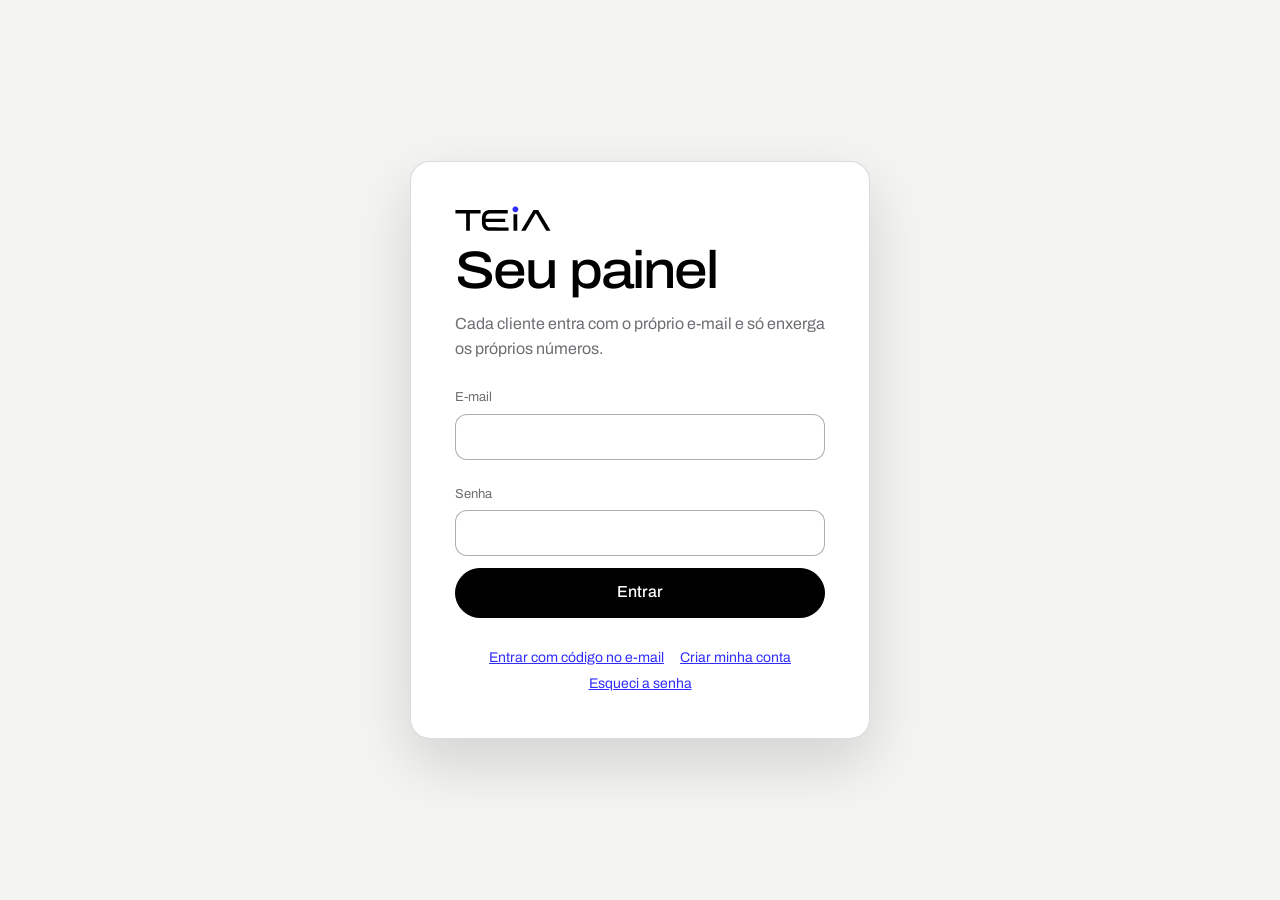
==== commit 02749fa5: "Painel publicado em 2026-11-11 13:12" ====
--- a/index.html
+++ b/index.html
@@ -1 +1 @@
-<!DOCTYPE html><!--U976cIo6XC9gjYV_JuhHy--><html lang="pt-BR"><head><meta charSet="utf-8"/><meta name="viewport" content="width=device-width, initial-scale=1, viewport-fit=cover"/><link rel="stylesheet" href="/_next/static/css/536e542ccf9cebaa.css" data-precedence="next"/><link rel="preload" as="script" fetchPriority="low" href="/_next/static/chunks/webpack-65e19be5b3fe325f.js"/><script src="/_next/static/chunks/4bd1b696-c023c6e3521b1417.js" async=""></script><script src="/_next/static/chunks/255-1f92380adbc6ec99.js" async=""></script><script src="/_next/static/chunks/main-app-36e6616048466139.js" async=""></script><script src="/_next/static/chunks/44530001-6a14ce924906b4cd.js" async=""></script><script src="/_next/static/chunks/650-1b08e0cdfdaf7376.js" async=""></script><script src="/_next/static/chunks/619-ba102abea3e3d0e4.js" async=""></script><script src="/_next/static/chunks/app/layout-f88095ba5ff86fb1.js" async=""></script><script src="/_next/static/chunks/746-2c1d71576836bcc3.js" async=""></script><script src="/_next/static/chunks/852-6fd5406fcf41bb8f.js" async=""></script><script src="/_next/static/chunks/app/page-ed5f86fda4f4fb45.js" async=""></script><link rel="preconnect" href="https://fonts.googleapis.com"/><link rel="preconnect" href="https://fonts.gstatic.com" crossorigin=""/><meta name="theme-color" content="#ffffff"/><title>Painel TEIA</title><meta name="description" content="Acompanhe o resultado do trabalho da TEIA no seu negócio."/><meta name="robots" content="noindex, nofollow"/><link rel="icon" href="/assets/favicon.svg"/><link rel="stylesheet" href="https://fonts.googleapis.com/css2?family=Archivo:wdth,wght@62..125,400..700&amp;family=JetBrains+Mono:wght@400;500&amp;display=swap"/><script src="/_next/static/chunks/polyfills-42372ed130431b0a.js" noModule=""></script></head><body><div hidden=""><!--$--><!--/$--></div><p class="carregando">Carregando…</p><script src="/_next/static/chunks/webpack-65e19be5b3fe325f.js" id="_R_" async=""></script><script>(self.__next_f=self.__next_f||[]).push([0])</script><script>self.__next_f.push([1,"1:\"$Sreact.fragment\"\n2:I[9160,[\"730\",\"static/chunks/44530001-6a14ce924906b4cd.js\",\"650\",\"static/chunks/650-1b08e0cdfdaf7376.js\",\"619\",\"static/chunks/619-ba102abea3e3d0e4.js\",\"177\",\"static/chunks/app/layout-f88095ba5ff86fb1.js\"],\"SessaoProvider\"]\n3:I[6975,[\"730\",\"static/chunks/44530001-6a14ce924906b4cd.js\",\"650\",\"static/chunks/650-1b08e0cdfdaf7376.js\",\"619\",\"static/chunks/619-ba102abea3e3d0e4.js\",\"177\",\"static/chunks/app/layout-f88095ba5ff86fb1.js\"],\"GlossarioProvider\"]\n4:I[9601,[\"730\",\"static/chunks/44530001-6a14ce924906b4cd.js\",\"650\",\"static/chunks/650-1b08e0cdfdaf7376.js\",\"619\",\"static/chunks/619-ba102abea3e3d0e4.js\",\"177\",\"static/chunks/app/layout-f88095ba5ff86fb1.js\"],\"Moldura\"]\n5:I[9766,[],\"\"]\n6:I[8924,[],\"\"]\n7:I[1959,[],\"ClientPageRoot\"]\n8:I[2888,[\"730\",\"static/chunks/44530001-6a14ce924906b4cd.js\",\"650\",\"static/chunks/650-1b08e0cdfdaf7376.js\",\"619\",\"static/chunks/619-ba102abea3e3d0e4.js\",\"746\",\"static/chunks/746-2c1d71576836bcc3.js\",\"852\",\"static/chunks/852-6fd5406fcf41bb8f.js\",\"974\",\"static/chunks/app/page-ed5f86fda4f4fb45.js\"],\"default\"]\nb:I[4431,[],\"OutletBoundary\"]\nd:I[5278,[],\"AsyncMetadataOutlet\"]\nf:I[4431,[],\"ViewportBoundary\"]\n11:I[4431,[],\"MetadataBoundary\"]\n12:\"$Sreact.suspense\"\n14:I[7150,[],\"\"]\n:HL[\"/_next/static/css/536e542ccf9cebaa.css\",\"style\"]\n"])</script><script>self.__next_f.push([1,"0:{\"P\":null,\"b\":\"U976cIo6XC9gjYV-JuhHy\",\"p\":\"\",\"c\":[\"\",\"\"],\"i\":false,\"f\":[[[\"\",{\"children\":[\"__PAGE__\",{}]},\"$undefined\",\"$undefined\",true],[\"\",[\"$\",\"$1\",\"c\",{\"children\":[[[\"$\",\"link\",\"0\",{\"rel\":\"stylesheet\",\"href\":\"/_next/static/css/536e542ccf9cebaa.css\",\"precedence\":\"next\",\"crossOrigin\":\"$undefined\",\"nonce\":\"$undefined\"}]],[\"$\",\"html\",null,{\"lang\":\"pt-BR\",\"children\":[[\"$\",\"head\",null,{\"children\":[[\"$\",\"link\",null,{\"rel\":\"preconnect\",\"href\":\"https://fonts.googleapis.com\"}],[\"$\",\"link\",null,{\"rel\":\"preconnect\",\"href\":\"https://fonts.gstatic.com\",\"crossOrigin\":\"\"}],[\"$\",\"link\",null,{\"rel\":\"stylesheet\",\"href\":\"https://fonts.googleapis.com/css2?family=Archivo:wdth,wght@62..125,400..700\u0026family=JetBrains+Mono:wght@400;500\u0026display=swap\"}]]}],[\"$\",\"body\",null,{\"children\":[\"$\",\"$L2\",null,{\"children\":[\"$\",\"$L3\",null,{\"children\":[\"$\",\"$L4\",null,{\"children\":[\"$\",\"$L5\",null,{\"parallelRouterKey\":\"children\",\"error\":\"$undefined\",\"errorStyles\":\"$undefined\",\"errorScripts\":\"$undefined\",\"template\":[\"$\",\"$L6\",null,{}],\"templateStyles\":\"$undefined\",\"templateScripts\":\"$undefined\",\"notFound\":[[[\"$\",\"title\",null,{\"children\":\"404: This page could not be found.\"}],[\"$\",\"div\",null,{\"style\":{\"fontFamily\":\"system-ui,\\\"Segoe UI\\\",Roboto,Helvetica,Arial,sans-serif,\\\"Apple Color Emoji\\\",\\\"Segoe UI Emoji\\\"\",\"height\":\"100vh\",\"textAlign\":\"center\",\"display\":\"flex\",\"flexDirection\":\"column\",\"alignItems\":\"center\",\"justifyContent\":\"center\"},\"children\":[\"$\",\"div\",null,{\"children\":[[\"$\",\"style\",null,{\"dangerouslySetInnerHTML\":{\"__html\":\"body{color:#000;background:#fff;margin:0}.next-error-h1{border-right:1px solid rgba(0,0,0,.3)}@media (prefers-color-scheme:dark){body{color:#fff;background:#000}.next-error-h1{border-right:1px solid rgba(255,255,255,.3)}}\"}}],[\"$\",\"h1\",null,{\"className\":\"next-error-h1\",\"style\":{\"display\":\"inline-block\",\"margin\":\"0 20px 0 0\",\"padding\":\"0 23px 0 0\",\"fontSize\":24,\"fontWeight\":500,\"verticalAlign\":\"top\",\"lineHeight\":\"49px\"},\"children\":404}],[\"$\",\"div\",null,{\"style\":{\"display\":\"inline-block\"},\"children\":[\"$\",\"h2\",null,{\"style\":{\"fontSize\":14,\"fontWeight\":400,\"lineHeight\":\"49px\",\"margin\":0},\"children\":\"This page could not be found.\"}]}]]}]}]],[]],\"forbidden\":\"$undefined\",\"unauthorized\":\"$undefined\"}]}]}]}]}]]}]]}],{\"children\":[\"__PAGE__\",[\"$\",\"$1\",\"c\",{\"children\":[[\"$\",\"$L7\",null,{\"Component\":\"$8\",\"searchParams\":{},\"params\":{},\"promises\":[\"$@9\",\"$@a\"]}],null,[\"$\",\"$Lb\",null,{\"children\":[\"$Lc\",[\"$\",\"$Ld\",null,{\"promise\":\"$@e\"}]]}]]}],{},null,false]},null,false],[\"$\",\"$1\",\"h\",{\"children\":[null,[[\"$\",\"$Lf\",null,{\"children\":\"$L10\"}],null],[\"$\",\"$L11\",null,{\"children\":[\"$\",\"div\",null,{\"hidden\":true,\"children\":[\"$\",\"$12\",null,{\"fallback\":null,\"children\":\"$L13\"}]}]}]]}],false]],\"m\":\"$undefined\",\"G\":[\"$14\",[]],\"s\":false,\"S\":true}\n"])</script><script>self.__next_f.push([1,"9:{}\na:\"$0:f:0:1:2:children:1:props:children:0:props:params\"\n"])</script><script>self.__next_f.push([1,"10:[[\"$\",\"meta\",\"0\",{\"charSet\":\"utf-8\"}],[\"$\",\"meta\",\"1\",{\"name\":\"viewport\",\"content\":\"width=device-width, initial-scale=1, viewport-fit=cover\"}],[\"$\",\"meta\",\"2\",{\"name\":\"theme-color\",\"content\":\"#ffffff\"}]]\nc:null\n"])</script><script>self.__next_f.push([1,"15:I[622,[],\"IconMark\"]\ne:{\"metadata\":[[\"$\",\"title\",\"0\",{\"children\":\"Painel TEIA\"}],[\"$\",\"meta\",\"1\",{\"name\":\"description\",\"content\":\"Acompanhe o resultado do trabalho da TEIA no seu negócio.\"}],[\"$\",\"meta\",\"2\",{\"name\":\"robots\",\"content\":\"noindex, nofollow\"}],[\"$\",\"link\",\"3\",{\"rel\":\"icon\",\"href\":\"/assets/favicon.svg\"}],[\"$\",\"$L15\",\"4\",{}]],\"error\":null,\"digest\":\"$undefined\"}\n"])</script><script>self.__next_f.push([1,"13:\"$e:metadata\"\n"])</script></body></html>+<!DOCTYPE html><!--_UuEZNashrIshcuRhdkNW--><html lang="pt-BR"><head><meta charSet="utf-8"/><meta name="viewport" content="width=device-width, initial-scale=1, viewport-fit=cover"/><link rel="stylesheet" href="/_next/static/css/174a198a1aa38d07.css" data-precedence="next"/><link rel="preload" as="script" fetchPriority="low" href="/_next/static/chunks/webpack-65e19be5b3fe325f.js"/><script src="/_next/static/chunks/4bd1b696-c023c6e3521b1417.js" async=""></script><script src="/_next/static/chunks/255-1f92380adbc6ec99.js" async=""></script><script src="/_next/static/chunks/main-app-36e6616048466139.js" async=""></script><script src="/_next/static/chunks/44530001-6a14ce924906b4cd.js" async=""></script><script src="/_next/static/chunks/650-1b08e0cdfdaf7376.js" async=""></script><script src="/_next/static/chunks/619-ba102abea3e3d0e4.js" async=""></script><script src="/_next/static/chunks/app/layout-c8887bdbadf7d59d.js" async=""></script><script src="/_next/static/chunks/746-2c1d71576836bcc3.js" async=""></script><script src="/_next/static/chunks/852-6fd5406fcf41bb8f.js" async=""></script><script src="/_next/static/chunks/app/page-24bd7da77283b820.js" async=""></script><link rel="preconnect" href="https://fonts.googleapis.com"/><link rel="preconnect" href="https://fonts.gstatic.com" crossorigin=""/><meta name="theme-color" content="#ffffff"/><title>Painel TEIA</title><meta name="description" content="Acompanhe o resultado do trabalho da TEIA no seu negócio."/><meta name="robots" content="noindex, nofollow"/><link rel="icon" href="/assets/favicon.svg"/><link rel="stylesheet" href="https://fonts.googleapis.com/css2?family=Archivo:wdth,wght@62..125,400..700&amp;family=JetBrains+Mono:wght@400;500&amp;display=swap"/><script src="/_next/static/chunks/polyfills-42372ed130431b0a.js" noModule=""></script></head><body><div hidden=""><!--$--><!--/$--></div><p class="carregando">Carregando…</p><script src="/_next/static/chunks/webpack-65e19be5b3fe325f.js" id="_R_" async=""></script><script>(self.__next_f=self.__next_f||[]).push([0])</script><script>self.__next_f.push([1,"1:\"$Sreact.fragment\"\n2:I[9160,[\"730\",\"static/chunks/44530001-6a14ce924906b4cd.js\",\"650\",\"static/chunks/650-1b08e0cdfdaf7376.js\",\"619\",\"static/chunks/619-ba102abea3e3d0e4.js\",\"177\",\"static/chunks/app/layout-c8887bdbadf7d59d.js\"],\"SessaoProvider\"]\n3:I[6975,[\"730\",\"static/chunks/44530001-6a14ce924906b4cd.js\",\"650\",\"static/chunks/650-1b08e0cdfdaf7376.js\",\"619\",\"static/chunks/619-ba102abea3e3d0e4.js\",\"177\",\"static/chunks/app/layout-c8887bdbadf7d59d.js\"],\"GlossarioProvider\"]\n4:I[9601,[\"730\",\"static/chunks/44530001-6a14ce924906b4cd.js\",\"650\",\"static/chunks/650-1b08e0cdfdaf7376.js\",\"619\",\"static/chunks/619-ba102abea3e3d0e4.js\",\"177\",\"static/chunks/app/layout-c8887bdbadf7d59d.js\"],\"Moldura\"]\n5:I[9766,[],\"\"]\n6:I[8924,[],\"\"]\n7:I[1959,[],\"ClientPageRoot\"]\n8:I[1623,[\"730\",\"static/chunks/44530001-6a14ce924906b4cd.js\",\"650\",\"static/chunks/650-1b08e0cdfdaf7376.js\",\"619\",\"static/chunks/619-ba102abea3e3d0e4.js\",\"746\",\"static/chunks/746-2c1d71576836bcc3.js\",\"852\",\"static/chunks/852-6fd5406fcf41bb8f.js\",\"974\",\"static/chunks/app/page-24bd7da77283b820.js\"],\"default\"]\nb:I[4431,[],\"OutletBoundary\"]\nd:I[5278,[],\"AsyncMetadataOutlet\"]\nf:I[4431,[],\"ViewportBoundary\"]\n11:I[4431,[],\"MetadataBoundary\"]\n12:\"$Sreact.suspense\"\n14:I[7150,[],\"\"]\n:HL[\"/_next/static/css/174a198a1aa38d07.css\",\"style\"]\n"])</script><script>self.__next_f.push([1,"0:{\"P\":null,\"b\":\"_UuEZNashrIshcuRhdkNW\",\"p\":\"\",\"c\":[\"\",\"\"],\"i\":false,\"f\":[[[\"\",{\"children\":[\"__PAGE__\",{}]},\"$undefined\",\"$undefined\",true],[\"\",[\"$\",\"$1\",\"c\",{\"children\":[[[\"$\",\"link\",\"0\",{\"rel\":\"stylesheet\",\"href\":\"/_next/static/css/174a198a1aa38d07.css\",\"precedence\":\"next\",\"crossOrigin\":\"$undefined\",\"nonce\":\"$undefined\"}]],[\"$\",\"html\",null,{\"lang\":\"pt-BR\",\"children\":[[\"$\",\"head\",null,{\"children\":[[\"$\",\"link\",null,{\"rel\":\"preconnect\",\"href\":\"https://fonts.googleapis.com\"}],[\"$\",\"link\",null,{\"rel\":\"preconnect\",\"href\":\"https://fonts.gstatic.com\",\"crossOrigin\":\"\"}],[\"$\",\"link\",null,{\"rel\":\"stylesheet\",\"href\":\"https://fonts.googleapis.com/css2?family=Archivo:wdth,wght@62..125,400..700\u0026family=JetBrains+Mono:wght@400;500\u0026display=swap\"}]]}],[\"$\",\"body\",null,{\"children\":[\"$\",\"$L2\",null,{\"children\":[\"$\",\"$L3\",null,{\"children\":[\"$\",\"$L4\",null,{\"children\":[\"$\",\"$L5\",null,{\"parallelRouterKey\":\"children\",\"error\":\"$undefined\",\"errorStyles\":\"$undefined\",\"errorScripts\":\"$undefined\",\"template\":[\"$\",\"$L6\",null,{}],\"templateStyles\":\"$undefined\",\"templateScripts\":\"$undefined\",\"notFound\":[[[\"$\",\"title\",null,{\"children\":\"404: This page could not be found.\"}],[\"$\",\"div\",null,{\"style\":{\"fontFamily\":\"system-ui,\\\"Segoe UI\\\",Roboto,Helvetica,Arial,sans-serif,\\\"Apple Color Emoji\\\",\\\"Segoe UI Emoji\\\"\",\"height\":\"100vh\",\"textAlign\":\"center\",\"display\":\"flex\",\"flexDirection\":\"column\",\"alignItems\":\"center\",\"justifyContent\":\"center\"},\"children\":[\"$\",\"div\",null,{\"children\":[[\"$\",\"style\",null,{\"dangerouslySetInnerHTML\":{\"__html\":\"body{color:#000;background:#fff;margin:0}.next-error-h1{border-right:1px solid rgba(0,0,0,.3)}@media (prefers-color-scheme:dark){body{color:#fff;background:#000}.next-error-h1{border-right:1px solid rgba(255,255,255,.3)}}\"}}],[\"$\",\"h1\",null,{\"className\":\"next-error-h1\",\"style\":{\"display\":\"inline-block\",\"margin\":\"0 20px 0 0\",\"padding\":\"0 23px 0 0\",\"fontSize\":24,\"fontWeight\":500,\"verticalAlign\":\"top\",\"lineHeight\":\"49px\"},\"children\":404}],[\"$\",\"div\",null,{\"style\":{\"display\":\"inline-block\"},\"children\":[\"$\",\"h2\",null,{\"style\":{\"fontSize\":14,\"fontWeight\":400,\"lineHeight\":\"49px\",\"margin\":0},\"children\":\"This page could not be found.\"}]}]]}]}]],[]],\"forbidden\":\"$undefined\",\"unauthorized\":\"$undefined\"}]}]}]}]}]]}]]}],{\"children\":[\"__PAGE__\",[\"$\",\"$1\",\"c\",{\"children\":[[\"$\",\"$L7\",null,{\"Component\":\"$8\",\"searchParams\":{},\"params\":{},\"promises\":[\"$@9\",\"$@a\"]}],null,[\"$\",\"$Lb\",null,{\"children\":[\"$Lc\",[\"$\",\"$Ld\",null,{\"promise\":\"$@e\"}]]}]]}],{},null,false]},null,false],[\"$\",\"$1\",\"h\",{\"children\":[null,[[\"$\",\"$Lf\",null,{\"children\":\"$L10\"}],null],[\"$\",\"$L11\",null,{\"children\":[\"$\",\"div\",null,{\"hidden\":true,\"children\":[\"$\",\"$12\",null,{\"fallback\":null,\"children\":\"$L13\"}]}]}]]}],false]],\"m\":\"$undefined\",\"G\":[\"$14\",[]],\"s\":false,\"S\":true}\n"])</script><script>self.__next_f.push([1,"9:{}\na:\"$0:f:0:1:2:children:1:props:children:0:props:params\"\n"])</script><script>self.__next_f.push([1,"10:[[\"$\",\"meta\",\"0\",{\"charSet\":\"utf-8\"}],[\"$\",\"meta\",\"1\",{\"name\":\"viewport\",\"content\":\"width=device-width, initial-scale=1, viewport-fit=cover\"}],[\"$\",\"meta\",\"2\",{\"name\":\"theme-color\",\"content\":\"#ffffff\"}]]\nc:null\n"])</script><script>self.__next_f.push([1,"15:I[622,[],\"IconMark\"]\ne:{\"metadata\":[[\"$\",\"title\",\"0\",{\"children\":\"Painel TEIA\"}],[\"$\",\"meta\",\"1\",{\"name\":\"description\",\"content\":\"Acompanhe o resultado do trabalho da TEIA no seu negócio.\"}],[\"$\",\"meta\",\"2\",{\"name\":\"robots\",\"content\":\"noindex, nofollow\"}],[\"$\",\"link\",\"3\",{\"rel\":\"icon\",\"href\":\"/assets/favicon.svg\"}],[\"$\",\"$L15\",\"4\",{}]],\"error\":null,\"digest\":\"$undefined\"}\n"])</script><script>self.__next_f.push([1,"13:\"$e:metadata\"\n"])</script></body></html>
--- a/_next/static/css/174a198a1aa38d07.css
+++ b/_next/static/css/174a198a1aa38d07.css
@@ -0,0 +1 @@
+:root{--bg:#fff;--ink:#000;--muted:#6e6e73;--panel:#f4f4f2;--stage:#b9bcc0;--line:rgba(0,0,0,.14);--line-2:rgba(0,0,0,.32);--accent:#312dfb;--accent-soft:rgba(49,45,251,.09);--accent-mid:rgba(49,45,251,.35);--radius:20px;--radius-sm:12px;--radius-pill:999px;--shadow:0 24px 60px rgba(0,0,0,.14);--tr:240ms cubic-bezier(.4,0,.2,1);--tr-slow:900ms cubic-bezier(.4,0,.2,1);--max:1240px;--section:clamp(72px,9vw,140px);--gutter:clamp(16px,4.2vw,48px);--head-h:64px}*,:after,:before{box-sizing:border-box}html{scroll-behavior:smooth;-webkit-text-size-adjust:100%}body,html{background:var(--bg)}body{margin:0;color:var(--ink);font-family:Archivo,Helvetica Neue,Helvetica,Arial,sans-serif;font-size:clamp(1rem,1.05vw,1.0625rem);line-height:1.55;overflow-x:hidden;-webkit-font-smoothing:antialiased}h1,h2,h3{font-weight:500;font-variation-settings:"wdth" 112;letter-spacing:-.035em;line-height:1;margin:0;text-wrap:balance}h1{font-size:clamp(2.2rem,6vw,4.6rem)}h2{font-size:clamp(1.8rem,4.4vw,3.3rem)}h3{font-size:clamp(1.1rem,1.8vw,1.4rem);letter-spacing:-.02em;line-height:1.15}p{margin:0;max-width:62ch}button{font:inherit;color:inherit}.mono{font-size:.75rem;letter-spacing:.02em}.eyebrow,.mono{font-family:JetBrains Mono,ui-monospace,monospace}.eyebrow{font-size:.6875rem;letter-spacing:.16em;text-transform:uppercase;margin-bottom:22px}.eyebrow,.muted{color:var(--muted)}.wrap{max-width:var(--max);margin:0 auto;padding:0 var(--gutter)}:focus-visible{outline:2px solid var(--accent);outline-offset:3px}.aviso{background:var(--ink);color:#fff;text-align:center;padding:8px var(--gutter);font-family:JetBrains Mono,monospace;font-size:.6875rem;letter-spacing:.08em}.aviso b{color:#fff;font-weight:500;border-bottom:1px solid var(--accent)}header.topo{position:sticky;top:0;z-index:40;background:rgba(255,255,255,.96);border-bottom:var(--line-w,1px) solid var(--line)}.topo .wrap{height:var(--head-h);display:flex;align-items:center;justify-content:space-between;gap:16px}.logo{display:block;width:84px;color:var(--ink)}.logo svg{display:block;width:100%;height:auto}.logo .teia-ponto{fill:var(--accent);transform-box:fill-box;transform-origin:center;transition:transform var(--tr)}.clientes{display:flex;gap:6px;flex-wrap:wrap;justify-content:flex-end}.clientes button{border:1px solid var(--line-2);background:transparent;border-radius:var(--radius-pill);padding:7px 14px;font-size:13px;font-weight:500;cursor:pointer;transition:var(--tr);min-height:36px}.clientes button:hover{border-color:var(--accent);color:var(--accent)}.clientes button[aria-pressed=true]{background:var(--ink);color:#fff;border-color:var(--ink)}.clientes{align-items:center}.badge{display:inline-grid;place-items:center;min-width:18px;height:18px;border-radius:999px;background:var(--accent);color:#fff;font-size:10px;font-weight:600;margin-left:4px;padding:0 5px}#conta[hidden],.badge:empty{display:none}.conta-topo{padding:56px 0 8px}.conta-bloco{padding:56px 0;border-top:1px solid var(--line)}.conta-bloco:first-of-type{border-top:0}.conta-bloco>.eyebrow{margin-bottom:12px}.conta-bloco>h2{margin-bottom:28px;font-size:clamp(1.6rem,3.4vw,2.6rem)}.ficha{display:grid;grid-template-columns:repeat(3,minmax(0,1fr));gap:1px;background:var(--line);border:1px solid var(--line);border-radius:var(--radius);overflow:hidden}.ficha>div{background:#fff;padding:18px 20px}.ficha .rot{display:block;margin-bottom:6px}.ficha b{font-weight:500;overflow-wrap:anywhere}.plano-atual{display:grid;grid-template-columns:minmax(0,.8fr) minmax(0,1.6fr);gap:16px;align-items:start}.cartao{border:1px solid var(--line);border-radius:var(--radius);padding:24px}.cartao.escuro{background:var(--ink);color:#fff;border-color:var(--ink)}.cartao.escuro .leg,.cartao.escuro .rot{color:rgba(255,255,255,.62)}.cartao h3{margin:8px 0 6px}.preco{font-size:clamp(1.8rem,3.4vw,2.6rem);font-weight:600;letter-spacing:-.04em;font-variant-numeric:tabular-nums;margin:12px 0 4px}.preco small{font-size:.4em;font-weight:500;letter-spacing:0;opacity:.7}.lista{list-style:none;margin:16px 0 0;padding:0;display:grid;gap:8px;font-size:.9rem}.lista li{display:grid;grid-template-columns:14px 1fr;gap:10px;align-items:baseline}.lista li:before{content:"";width:6px;height:6px;border-radius:50%;background:var(--accent);transform:translateY(-1px)}.vigencia{margin-top:18px}.vigencia .trilho{height:6px;border-radius:6px;background:rgba(255,255,255,.18);overflow:hidden;margin:10px 0 6px}.vigencia .trilho i{display:block;height:100%;background:var(--accent);border-radius:6px}.linha-dado{display:flex;justify-content:space-between;gap:12px;padding:10px 0;border-bottom:1px solid var(--line);font-size:.9rem}.linha-dado:last-of-type{border-bottom:0}.btn-sec{min-height:44px;border-radius:var(--radius-pill);border:1px solid var(--line-2);background:transparent;padding:0 18px;font-weight:500;cursor:pointer;transition:var(--tr)}.btn-sec:hover{border-color:var(--accent);color:var(--accent)}.btn-pri{min-height:44px;border-radius:var(--radius-pill);border:1px solid var(--ink);background:var(--ink);color:#fff;padding:0 18px;font-weight:500;cursor:pointer;transition:var(--tr)}.btn-pri:hover{background:var(--accent);border-color:var(--accent)}.planos{display:grid;grid-template-columns:repeat(3,minmax(0,1fr));gap:16px}.plano{border:1px solid var(--line);border-radius:var(--radius);padding:24px;display:flex;flex-direction:column;transition:border-color var(--tr)}.plano:hover{border-color:var(--accent)}.plano.tem{background:var(--panel)}.plano .selo-p{align-self:flex-start;font-family:JetBrains Mono,monospace;font-size:.625rem;letter-spacing:.1em;text-transform:uppercase;border-radius:999px;padding:4px 10px;border:1px solid var(--line-2);color:var(--muted)}.plano .selo-p.sugerido{background:var(--accent);border-color:var(--accent);color:#fff}.plano .porque{margin-top:14px;padding:12px 14px;border-radius:var(--radius-sm);background:var(--accent-soft);font-size:.875rem}.plano .porque:before{content:"Por que para você";display:block;font-family:JetBrains Mono,monospace;font-size:.6rem;letter-spacing:.12em;text-transform:uppercase;color:var(--accent);margin-bottom:4px}.plano .acoes{margin-top:auto;padding-top:20px}.produtos{display:grid;gap:16px}.cab-prod{display:flex;justify-content:space-between;align-items:center;gap:12px;margin-bottom:14px}.cab-prod h3{margin:0}.pilhas{display:grid;grid-template-columns:repeat(2,minmax(0,1fr));gap:20px}.pilha .rot{margin-bottom:6px;display:block}.pilha .linha-dado{font-size:.85rem;padding:7px 0}.pilha .linha-dado>:last-child{white-space:nowrap}.pilha .total{border-top:1px solid var(--ink);margin-top:4px}.pilha .voce b{color:var(--accent);font-size:1.05rem}.chip-st{font-family:JetBrains Mono,monospace;font-size:.625rem;letter-spacing:.08em;text-transform:uppercase;border-radius:999px;padding:4px 10px;white-space:nowrap}.chip-st.no-ar{background:var(--accent);color:#fff}.chip-st.entrega{border:1px solid var(--ink)}.plano.bloq{opacity:.7}.outros{margin-top:24px}.outros summary{cursor:pointer;font-weight:500;padding:12px 0;color:var(--muted)}.outros summary:hover{color:var(--accent)}.cartao.escuro .linha-dado{border-color:rgba(255,255,255,.18)}@media (max-width:900px){.pilhas{grid-template-columns:minmax(0,1fr)}}.feed{display:grid;gap:10px}.saude{margin-top:12px;padding:14px 18px;border:1px solid var(--line);border-radius:var(--radius-sm);max-width:560px}.saude ul{list-style:none;margin:8px 0 0;padding:0;display:grid;gap:6px;font-size:.9rem}.saude li{display:flex;gap:10px;align-items:center}.luz{width:10px;height:10px;border-radius:50%;flex:none;background:var(--accent)}.saude li.atencao .luz{background:#fff;border:2px solid var(--ink)}.saude li.atencao{font-weight:500}.termo{border:0;background:var(--accent-soft);color:var(--accent);border-radius:6px;padding:1px 6px;font:inherit;font-weight:500;cursor:pointer;text-decoration:underline dotted;text-underline-offset:3px}.termo:hover{background:var(--accent);color:#fff}.termo-janela{position:fixed;inset:0;background:rgba(0,0,0,.4);display:grid;place-items:center;padding:var(--gutter);z-index:95}.termo-janela[hidden]{display:none}.termo-caixa{background:#fff;border-radius:var(--radius);padding:28px;max-width:460px;box-shadow:var(--shadow);display:grid;gap:12px}.falar-teia{position:fixed;left:clamp(12px,2vw,28px);bottom:clamp(12px,2vw,24px);z-index:36;background:var(--ink);color:#fff;border-radius:999px;padding:12px 18px;font-weight:500;font-size:.9rem;box-shadow:var(--shadow);transition:var(--tr)}.falar-teia:hover{background:var(--accent)}.como-sabemos{margin-top:24px;padding:18px 20px;background:var(--panel);border-radius:var(--radius-sm)}.como-sabemos ol{margin:10px 0 0;padding-left:20px;display:grid;gap:8px;font-size:.9rem}.conversa{grid-template-columns:minmax(0,1fr) auto auto}.contestar{border:0;background:transparent;color:var(--muted);font-size:.8125rem;text-decoration:underline;cursor:pointer}.chip-st.analise{background:var(--panel);color:var(--ink)}.ap-dois{display:grid;grid-template-columns:minmax(0,1fr) auto minmax(0,1fr);gap:16px;align-items:stretch}.ap-rede{border:1px solid var(--line);border-radius:var(--radius);padding:22px;display:grid;gap:8px;align-content:start}.ap-rede h3{margin:0}.ap-meio{display:grid;place-items:center;align-content:center;gap:4px;text-align:center;padding:12px;font-size:.8125rem;color:var(--muted)}.ap-meio b{background:var(--ink);color:#fff;border-radius:999px;padding:10px 16px;font-size:.95rem}.ap-funil-box{margin-top:0}.abas-ap{margin-bottom:18px;flex-wrap:wrap}[data-aba-ap][hidden]{display:none}details.como-sabemos summary{cursor:pointer;list-style:none}details.como-sabemos summary::-webkit-details-marker{display:none}.ap-funil{display:grid;gap:8px}.ap-etapa{display:grid;grid-template-columns:minmax(0,1.3fr) minmax(0,1fr);gap:16px;align-items:center}.ap-barra{width:var(--w);min-width:150px;margin:0 auto;background:var(--accent);color:#fff;border-radius:10px;padding:12px 16px;display:grid;gap:2px;transform:scaleX(.2);opacity:.3;transition:transform .9s cubic-bezier(.4,0,.2,1),opacity .9s}.ap-barra .termo{background:rgba(255,255,255,.2);color:#fff}.ap-barra span{font-size:.8125rem;opacity:.85}.fx-topo .ap-barra{background:#8986fd}.fx-cliente .ap-barra{background:var(--ink)}.ap-funil.vivo .ap-barra{transform:none;opacity:1}.ap-info{display:grid;gap:2px}.num-p{font-size:1.2rem;font-weight:600;letter-spacing:-.02em}.leitor{display:grid;grid-template-columns:minmax(0,1fr) minmax(0,1fr);gap:16px;margin-top:0;border:1px solid var(--line);border-radius:var(--radius);padding:24px}.leitor-linha{display:flex;justify-content:space-between;align-items:center;gap:12px;padding:10px 0;border-bottom:1px solid var(--line)}.leitor-resultado{background:var(--panel);border-radius:var(--radius-sm);padding:20px}.leitor-resultado h3{margin:6px 0 8px}.decisao{margin-top:14px;padding:14px;background:var(--ink);color:#fff;border-radius:var(--radius-sm)}.decisao .rot{color:rgba(255,255,255,.6)}.ap-dois2{display:grid;grid-template-columns:minmax(0,1.4fr) minmax(0,1fr);gap:16px;margin-top:0}.seu-anuncio{padding:12px 0;border-bottom:1px solid var(--line);display:grid;gap:4px;font-size:.9rem}.num-tres{display:grid;grid-template-columns:repeat(3,minmax(0,1fr));gap:16px}.tab-av{width:100%;border-collapse:collapse;font-size:.85rem}.tab-av th{font-family:JetBrains Mono,monospace;font-size:.6rem;letter-spacing:.06em;text-transform:uppercase;color:var(--muted);text-align:left;font-weight:400;padding:6px 4px}.tab-av td,.tab-av th{border-bottom:1px solid var(--line)}.tab-av td{padding:8px 4px}.sobe{color:var(--accent)}.desce,.sobe{font-weight:600}.desce{color:var(--ink)}.antes-depois{margin-top:20px;border:1px solid var(--line);border-radius:var(--radius);padding:22px}.antes-depois:empty{display:none}.ad-linha{display:grid;grid-template-columns:200px minmax(0,1fr);gap:16px;align-items:center;padding:10px 0}.ad-barras{display:grid;gap:6px}.ad-b{height:28px;border-radius:8px;width:var(--w);min-width:110px;display:flex;align-items:center;padding:0 10px;font-size:.8125rem;transform-origin:left;transform:scaleX(.05);transition:transform 1.1s cubic-bezier(.4,0,.2,1)}.ad-b.antes{background:var(--panel);color:var(--ink)}.ad-b.depois{background:var(--accent);color:#fff}.antes-depois.vivo .ad-b{transform:none}.painel-graf svg rect[data-dica]{transform-box:fill-box;transform-origin:50% 100%;animation:crescerY .9s cubic-bezier(.4,0,.2,1) both;animation-play-state:paused}#graf-ativos svg rect[data-dica]{transform-origin:0 50%;animation-name:crescerX}.painel-graf svg polyline{stroke-dasharray:2000;stroke-dashoffset:2000;animation:desenhar 1.6s cubic-bezier(.4,0,.2,1) forwards;animation-play-state:paused}.painel-graf.vivo svg polyline,.painel-graf.vivo svg rect[data-dica]{animation-play-state:running}@keyframes crescerY{0%{transform:scaleY(0)}to{transform:none}}@keyframes crescerX{0%{transform:scaleX(0)}to{transform:none}}@keyframes desenhar{to{stroke-dashoffset:0}}.prova-mini{font-size:.72rem;color:var(--accent);margin-left:6px}.saude-num{display:inline-grid;place-items:center;width:38px;height:28px;border-radius:8px;font-weight:600}.saude-num.boa{background:var(--accent);color:#fff}.saude-num.media{background:var(--accent-soft);color:var(--accent)}.saude-num.fraca{background:var(--ink);color:#fff}@media (prefers-reduced-motion:reduce){.painel-graf svg polyline,.painel-graf svg rect{animation:none;stroke-dashoffset:0}.ad-b,.ap-barra{transform:none;opacity:1;transition:none}}@media (max-width:900px){.ad-linha,.ap-dois,.ap-dois2,.ap-etapa,.conversa,.leitor,.num-tres{grid-template-columns:minmax(0,1fr)}.falar-teia{padding:10px 14px;font-size:.8125rem}}.resumo{margin-top:22px;padding:16px 18px;border:1px solid var(--line);border-radius:var(--radius-sm);max-width:560px}.resumo ol{margin:8px 0 0;padding-left:20px;display:grid;gap:6px;font-size:.95rem}.fases-bloco{display:grid;grid-template-columns:minmax(0,1.2fr) minmax(0,1fr);gap:24px;margin-top:28px}.fases{list-style:none;padding:0;margin:10px 0 12px;display:grid;grid-template-columns:repeat(4,1fr);gap:6px}.fases li{border-top:4px solid var(--line);padding-top:10px;display:grid;gap:2px;font-size:.8125rem;color:var(--muted)}.fases li b{color:var(--ink);font-weight:600}.fases li small{font-size:.75rem}.fases li.feita{border-color:var(--ink)}.fases li.atual{border-color:var(--accent)}.fases li.atual b{color:var(--accent)}.marcos{list-style:none;padding:0;margin:10px 0 12px;display:grid;gap:10px}.marcos li{display:flex;gap:10px;align-items:center;color:var(--muted)}.marcos li.ok{color:var(--ink);font-weight:500}.bolinha{width:14px;height:14px;border-radius:50%;border:2px solid var(--line-2);flex:none}.marcos li.ok .bolinha{background:var(--accent);border-color:var(--accent)}.prova{font-size:.8125rem;color:var(--accent);white-space:nowrap;text-decoration:underline;text-underline-offset:3px}.pendencias{display:grid;gap:10px}.pend{grid-template-columns:minmax(0,1fr) auto;align-items:center;padding:16px 20px;border:1px solid var(--line);border-radius:var(--radius-sm)}.pend,.rep-dois{display:grid;gap:16px}.rep-dois{grid-template-columns:minmax(0,1fr) minmax(0,1fr);margin-top:16px}.grade-mapa{display:grid;grid-template-columns:repeat(5,1fr);gap:4px;max-width:320px}.grade-mapa span{aspect-ratio:1;display:grid;place-items:center;border-radius:6px;font-family:JetBrains Mono,monospace;font-size:.75rem}.grade-mapa .top{background:var(--accent);color:#fff}.grade-mapa .meio{background:var(--accent-mid);color:var(--ink)}.grade-mapa .fora{background:var(--panel);color:var(--muted)}details.gestor{border:1px solid var(--line);border-radius:var(--radius);padding:8px 24px}details.gestor>summary{cursor:pointer;list-style:none;display:flex;justify-content:space-between;align-items:center;gap:16px;padding:16px 0}details.gestor>summary::-webkit-details-marker{display:none}details.gestor>summary>span:first-child{display:grid;gap:6px}details.gestor .abrir{font-size:.8125rem;border:1px solid var(--line-2);border-radius:999px;padding:6px 14px}details.gestor[open] .abrir{border-color:var(--accent);color:var(--accent)}details.gestor section.cap{border-top:1px solid var(--line);padding:48px 0}details.gestor .wrap{padding:0}.entregue{list-style:none;padding:0;margin:4px 0 10px;display:grid;gap:6px;font-size:.85rem}.entregue li{display:flex;justify-content:space-between;gap:10px;align-items:baseline}.entregue li:before{content:"";width:6px;height:6px;border-radius:50%;background:var(--accent);flex:none;transform:translateY(-2px)}.entregue li span{flex:1}.entregue a{font-size:.75rem;color:var(--accent);white-space:nowrap}details.valores{margin-top:10px}details.valores summary{cursor:pointer;font-size:.8125rem;color:var(--muted);padding:6px 0}.custos{grid-template-columns:minmax(0,1.1fr) minmax(0,1fr);align-items:start}.custos,.dominio{display:grid;gap:16px}.dominio{grid-template-columns:minmax(0,1fr) auto;align-items:center}.dominio b{display:block;font-size:1.15rem;margin:4px 0}.contagem{text-align:center}.contagem .num{margin:0}.contagem small{font-size:.75rem;color:var(--muted)}.dominio.urgente .contagem .num{color:var(--accent)}.dominio-barra{height:6px;background:var(--panel);border-radius:6px;margin-top:14px;overflow:hidden}.dominio-barra i{display:block;height:100%;background:var(--accent)}@media (max-width:900px){.custos,.fases-bloco,.rep-dois{grid-template-columns:minmax(0,1fr)}.fases{grid-template-columns:repeat(2,1fr)}.pend{grid-template-columns:minmax(0,1fr)}}#admin[hidden]{display:none}.abas-admin{margin:8px 0 28px}.tab-admin{width:100%;border-collapse:collapse;font-size:.9rem}.tab-admin th{font-family:JetBrains Mono,monospace;font-size:.625rem;letter-spacing:.08em;text-transform:uppercase;color:var(--muted);text-align:left;font-weight:400;padding:10px 8px}.tab-admin td,.tab-admin th{border-bottom:1px solid var(--line)}.tab-admin td{padding:14px 8px;vertical-align:middle}.chip-st.sem{background:var(--ink);color:#fff}.num-in{width:110px;min-height:40px;border:1px solid var(--line-2);border-radius:var(--radius-sm);padding:0 10px;font:inherit}#otp-codigo:focus,.campo input:focus,.campo select:focus,.campo textarea:focus,.num-in:focus{outline:none;border-color:var(--accent);box-shadow:0 0 0 4px var(--accent-soft)}.prop-grade{display:grid;grid-template-columns:minmax(0,1.2fr) minmax(0,1fr);gap:24px;align-items:start}.prop-lista{display:grid;gap:8px}.prop-item{border:1px solid var(--line);border-radius:var(--radius-sm);padding:12px 14px}.prop-item.on{border-color:var(--accent);background:var(--accent-soft)}.prop-check{display:flex;gap:10px;align-items:baseline;cursor:pointer}.prop-valores{display:flex;gap:12px;flex-wrap:wrap;margin-top:10px;padding-left:24px}.prop-valores label{gap:4px;font-size:.75rem}.campo,.prop-valores label{display:grid;color:var(--muted)}.campo{gap:6px;font-size:.8125rem;margin-top:12px}.campo input,.campo select,.campo textarea{min-height:46px;border:1px solid var(--line-2);border-radius:var(--radius-sm);padding:10px 14px;font:inherit;color:var(--ink);background:#fff;width:100%}.campos-2{display:grid;grid-template-columns:repeat(2,minmax(0,1fr));gap:0 16px}.ajuda{font-size:.75rem;color:var(--muted)}.erro-txt{color:var(--ink);font-weight:600;margin-top:10px;font-size:.875rem}.onboarding{position:fixed;inset:0;z-index:85;background:var(--panel);overflow-y:auto;padding:var(--gutter)}.onboarding[hidden]{display:none}.ob-caixa{max-width:760px;margin:0 auto;background:#fff;border:1px solid var(--line);border-radius:var(--radius);box-shadow:var(--shadow);padding:clamp(20px,4vw,44px)}.ob-topo{display:flex;justify-content:space-between;align-items:center;margin-bottom:28px}.ob-trilha{list-style:none;display:grid;grid-template-columns:repeat(4,1fr);gap:6px;padding:0;margin:26px 0 8px;counter-reset:p}.ob-trilha li{counter-increment:p;font-size:.75rem;color:var(--muted);border-top:3px solid var(--line);padding-top:8px}.ob-trilha li:before{content:counter(p) ". ";font-family:JetBrains Mono,monospace}.ob-trilha li.feito{border-color:var(--ink);color:var(--ink)}.ob-trilha li.atual{border-color:var(--accent);color:var(--accent);font-weight:600}.ob-erros{margin:14px 0 0;padding:12px 16px 12px 32px;border:1px solid var(--ink);border-radius:var(--radius-sm);font-size:.875rem}.ob-passo{margin-top:12px}.ob-passo>.btn-sec{margin-top:18px}.ob-nav{display:flex;justify-content:space-between;gap:10px;margin-top:28px}.ob-nav #ob-seguir{margin-left:auto}.check{display:flex;gap:10px;align-items:flex-start;margin-top:16px;font-size:.9rem;cursor:pointer}.check input{width:18px;height:18px;margin-top:2px;accent-color:var(--accent);flex:none}.ob-contrato{margin-top:16px;max-height:380px;overflow-y:auto;border:1px solid var(--line);border-radius:var(--radius-sm);padding:18px 20px;font-size:.875rem;line-height:1.6;background:#fff}.ob-contrato h4{margin:16px 0 4px;font-size:.9rem}.ob-contrato h4:first-child{margin-top:0}.ob-contrato p{max-width:none}.hash{font-family:JetBrains Mono,monospace;font-size:.6875rem;word-break:break-all;font-weight:400;text-align:right}.otp{position:fixed;inset:0;background:rgba(0,0,0,.45);display:grid;place-items:center;padding:var(--gutter);z-index:90}.otp[hidden]{display:none}.otp-caixa{background:#fff;border-radius:var(--radius);padding:28px;max-width:420px;width:100%;box-shadow:var(--shadow)}#otp-codigo{width:100%;min-height:56px;border:1px solid var(--line-2);border-radius:var(--radius-sm);text-align:center;font-family:JetBrains Mono,monospace;font-size:1.6rem;letter-spacing:.4em}@media (max-width:900px){.campos-2,.prop-grade{grid-template-columns:minmax(0,1fr)}.ob-trilha li{font-size:.6875rem}}.item-feed{display:grid;grid-template-columns:110px minmax(0,1fr) auto;gap:16px;align-items:start;padding:18px 20px;border:1px solid var(--line);border-radius:var(--radius-sm)}.item-feed .tipo{font-family:JetBrains Mono,monospace;font-size:.625rem;letter-spacing:.1em;text-transform:uppercase;border-radius:999px;padding:5px 10px;text-align:center}.tipo.aviso{background:var(--ink);color:#fff}.tipo.vigencia{border:1px solid var(--ink)}.tipo.novidade{background:var(--accent);color:#fff}.tipo.dica{background:var(--panel)}.item-feed b{display:block;margin-bottom:2px;font-weight:600}.item-feed .data{font-family:JetBrains Mono,monospace;font-size:.6875rem;color:var(--muted);white-space:nowrap}.filtros{display:flex;flex-wrap:wrap;gap:6px;margin-bottom:16px}.confirmado{margin-top:12px;font-size:.875rem;color:var(--accent)}@media (max-width:900px){.ficha,.item-feed,.plano-atual,.planos{grid-template-columns:minmax(0,1fr)}.item-feed .tipo{justify-self:start}#conta-nome{display:none}}.conta{font-family:JetBrains Mono,monospace;font-size:.75rem;letter-spacing:.04em;color:var(--muted)}.entrada{position:fixed;inset:0;z-index:80;background:var(--panel);display:flex;align-items:center;justify-content:center;padding:var(--gutter);overflow-y:auto}.entrada[hidden]{display:none}.entrada-caixa{background:#fff;border:1px solid var(--line);border-radius:var(--radius);box-shadow:var(--shadow);padding:clamp(24px,4vw,44px);max-width:520px;width:100%}.entrada-caixa .logo{margin-bottom:28px}.entrada-caixa h2{margin-bottom:12px}.entrada-form{display:grid;gap:12px;margin-top:22px}.entrada-form label{display:grid;gap:6px;font-size:.8125rem;color:var(--muted)}.entrada-form input{min-height:48px;border:1px solid var(--line-2);border-radius:var(--radius-sm);padding:0 14px;font:inherit;background:var(--panel)}.progresso{position:absolute;left:0;bottom:-1px;height:2px;width:100%;background:var(--accent);transform-origin:0 50%;transform:scaleX(0)}.indice{position:sticky;top:var(--head-h);z-index:30;background:#fff;border-bottom:1px solid var(--line)}.indice .wrap{display:flex;gap:4px;overflow-x:auto;scrollbar-width:none;padding-top:8px;padding-bottom:8px}.indice .wrap::-webkit-scrollbar{display:none}.indice a{flex:none;color:var(--muted);text-decoration:none;font-family:JetBrains Mono,monospace;font-size:.6875rem;letter-spacing:.06em;padding:6px 10px;border-radius:var(--radius-pill);transition:var(--tr)}.indice a:hover{color:var(--ink)}.indice a.ativo{color:var(--accent);background:var(--accent-soft)}.abertura{min-height:calc(100svh - var(--head-h) - 90px);display:grid;grid-template-columns:1.25fr .75fr;align-items:center;gap:var(--gutter);padding:48px 0 32px}.abertura .fala{font-size:clamp(1.35rem,3vw,2.2rem);font-weight:500;letter-spacing:-.03em;line-height:1.14;font-variation-settings:"wdth" 108;min-height:5.2em;max-width:22ch}.abertura .fala .cursor{display:inline-block;width:.08em;height:.9em;background:var(--accent);vertical-align:-.08em;margin-left:2px}.pilulas{margin-top:28px}.pilula{background:var(--ink);color:#fff;border:1px solid var(--ink);border-radius:var(--radius-pill);padding:10px 18px;font-size:13px;font-weight:500;cursor:pointer;transition:var(--tr);opacity:0;transform:translateY(6px)}.pilula.vis{opacity:1;transform:none}.pilula:hover{background:var(--accent);border-color:var(--accent)}.pilula.fantasma{background:transparent;color:var(--ink)}.pilula.fantasma:hover{color:var(--accent);border-color:var(--accent);background:transparent}.abertura figure{margin:0;display:flex;justify-content:center}.abertura figure img{width:min(320px,70%);height:auto;filter:drop-shadow(0 30px 40px rgba(0,0,0,.12))}section.cap{padding:var(--section) 0;border-top:1px solid var(--line);scroll-margin-top:calc(var(--head-h) + 48px)}.cap-head{display:grid;grid-template-columns:1fr 1fr;gap:var(--gutter);align-items:end;margin-bottom:48px}.cap-head p{color:var(--muted)}.simples{display:block;margin-top:14px;padding:14px 16px;background:var(--panel);border-radius:var(--radius-sm);color:var(--ink);font-size:.95rem}.simples:before{content:"Em palavras simples";display:block;font-family:JetBrains Mono,monospace;font-size:.625rem;letter-spacing:.14em;text-transform:uppercase;color:var(--accent);margin-bottom:4px}.grade{display:grid;gap:1px;background:var(--line);border:1px solid var(--line);border-radius:var(--radius);overflow:hidden}.grade>*{background:#fff;padding:24px;transition:background var(--tr)}.grade>:hover{background:var(--panel)}.g4{grid-template-columns:repeat(4,1fr)}.g3{grid-template-columns:repeat(3,1fr)}.g2{grid-template-columns:repeat(2,1fr)}.num{font-size:clamp(2rem,4vw,3.2rem);font-weight:600;letter-spacing:-.04em;line-height:1;font-variation-settings:"wdth" 100;font-variant-numeric:tabular-nums;margin:10px 0 8px}.num small{font-size:.4em;font-weight:500;letter-spacing:0}.num small,.rot{color:var(--muted)}.rot{font-family:JetBrains Mono,monospace;font-size:.6875rem;letter-spacing:.1em;text-transform:uppercase}.leg{font-size:.875rem;line-height:1.45}.leg,.origem{color:var(--muted)}.origem{display:inline-block;margin-top:12px;font-family:JetBrains Mono,monospace;font-size:.625rem;letter-spacing:.06em;border:1px solid var(--line);border-radius:var(--radius-pill);padding:3px 9px}.origem.real{color:var(--accent);border-color:var(--accent-mid)}.veredito{margin-top:28px;display:grid;grid-template-columns:auto 1fr;gap:20px;align-items:center;padding:24px;border:1px solid var(--line);border-radius:var(--radius)}.veredito .selo{font-family:JetBrains Mono,monospace;font-size:.6875rem;letter-spacing:.12em;text-transform:uppercase;background:var(--accent);color:#fff;border-radius:var(--radius-pill);padding:8px 14px;white-space:nowrap}.veredito .selo.neutro{background:var(--ink)}.veredito p{font-size:1.1rem;font-weight:500;letter-spacing:-.01em;max-width:none}.painel-graf{border:1px solid var(--line);border-radius:var(--radius);padding:24px}.painel-graf .topo-g{display:flex;justify-content:space-between;align-items:center;gap:12px;flex-wrap:wrap;margin-bottom:18px}.alternar{display:inline-flex;border:1px solid var(--line-2);border-radius:var(--radius-pill);padding:3px}.alternar button{border:0;background:transparent;border-radius:var(--radius-pill);padding:6px 14px;font-size:13px;cursor:pointer;transition:var(--tr);min-height:32px}.alternar button[aria-pressed=true]{background:var(--ink);color:#fff}svg.graf{display:block;width:100%;height:auto;overflow:visible}svg.graf text{font-family:JetBrains Mono,monospace;font-size:11px;fill:var(--muted)}svg.graf .eixo{stroke:var(--line);stroke-width:1}.legenda{display:flex;flex-wrap:wrap;gap:6px 18px;margin-top:14px}.legenda span{display:inline-flex;align-items:center;gap:8px;font-size:.8125rem;color:var(--muted)}.legenda i{width:10px;height:10px;border-radius:3px;display:inline-block}.dica{position:fixed;z-index:60;pointer-events:none;background:#fff;border:1px solid var(--line);border-radius:var(--radius-sm);box-shadow:0 10px 30px rgba(0,0,0,.1);padding:10px 12px;font-size:.8125rem;opacity:0;transition:opacity .12s}.dica b{display:block;font-weight:600}.funil{display:grid;gap:14px}.etapa{display:grid;grid-template-columns:200px 1fr 90px;gap:16px;align-items:center}.etapa .barra{height:44px;background:var(--panel);border-radius:10px;overflow:hidden}.etapa .barra i{display:block;height:100%;width:0;background:var(--ink);border-radius:10px;transition:width .9s cubic-bezier(.4,0,.2,1)}.etapa:last-child .barra i{background:var(--accent)}.etapa .v{font-size:1.6rem;font-weight:600;letter-spacing:-.03em;text-align:right;font-variant-numeric:tabular-nums}.etapa .t{font-weight:500}.etapa .t small{display:block;color:var(--muted);font-weight:400;font-size:.8125rem}.queda{grid-column:2/3;font-family:JetBrains Mono,monospace;font-size:.6875rem;color:var(--muted);margin:-6px 0 0}.conversas{margin-top:32px}.conversa{display:grid;grid-template-columns:110px 1fr auto;gap:16px;align-items:center;padding:14px 0;border-bottom:1px solid var(--line)}.conversa:first-child{border-top:1px solid var(--line)}.codigo{font-family:JetBrains Mono,monospace;font-size:.75rem;background:var(--panel);border-radius:6px;padding:4px 8px;text-align:center}.marcar{border:1px solid var(--line-2);background:transparent;border-radius:var(--radius-pill);padding:8px 14px;font-size:13px;cursor:pointer;transition:var(--tr);min-height:40px;white-space:nowrap}.marcar:hover{border-color:var(--accent);color:var(--accent)}.marcar[aria-pressed=true]{background:var(--accent);border-color:var(--accent);color:#fff}.calor{display:grid;grid-template-columns:minmax(0,420px) 1fr;gap:var(--gutter);align-items:start}.pagina{position:relative;border:1px solid var(--line);border-radius:var(--radius);overflow:hidden;background:#fff;aspect-ratio:9/16;max-height:720px}.pagina .bl{position:absolute;left:6%;right:6%;background:var(--panel);border-radius:8px;display:flex;align-items:center;justify-content:center;font-family:JetBrains Mono,monospace;font-size:.625rem;letter-spacing:.08em;color:var(--muted);text-transform:uppercase}.pagina .bl.cta{background:var(--ink);color:#fff;border-radius:var(--radius-pill)}.pagina canvas{position:absolute;inset:0;width:100%;height:100%;pointer-events:none;mix-blend-mode:multiply}.zonas{display:grid;gap:10px;margin-top:20px}.zona{display:grid;grid-template-columns:1fr auto;gap:12px;padding:14px 16px;border:1px solid var(--line);border-radius:var(--radius-sm)}.zona b{font-weight:600}.zona .pc{font-family:JetBrains Mono,monospace;font-size:.8125rem;color:var(--accent)}.versus{display:grid;grid-template-columns:1fr 1fr;gap:1px;background:var(--line);border:1px solid var(--line);border-radius:var(--radius);overflow:hidden}.versus>div{background:#fff;padding:28px}.versus>div:last-child{background:var(--panel)}.versus .linha{display:flex;justify-content:space-between;align-items:baseline;gap:16px;padding:12px 0;border-bottom:1px solid var(--line)}.versus .linha:last-child{border-bottom:0}.versus .linha span:last-child{font-size:1.5rem;font-weight:600;letter-spacing:-.03em;font-variant-numeric:tabular-nums}.alertas{display:grid;gap:12px;margin-top:28px}.alerta{display:grid;grid-template-columns:auto 1fr;gap:16px;padding:18px 20px;border:1px solid var(--line);border-radius:var(--radius-sm)}.alerta .nivel{font-family:JetBrains Mono,monospace;font-size:.625rem;letter-spacing:.1em;text-transform:uppercase;border-radius:var(--radius-pill);padding:5px 10px;height:max-content;white-space:nowrap}.alerta .nivel.alto{background:var(--ink);color:#fff}.alerta .nivel.medio{border:1px solid var(--ink)}.alerta .nivel.bom{background:var(--accent);color:#fff}.alerta b{display:block;margin-bottom:2px}.alerta .cobrar{margin-top:8px;font-size:.875rem;color:var(--muted)}.alerta .cobrar:before{content:"Pergunte ao gestor: ";color:var(--ink);font-weight:500}.auditor{background:var(--ink);color:#fff;border-radius:var(--radius);padding:clamp(24px,4vw,48px)}.auditor .eyebrow{color:rgba(255,255,255,.6)}.auditor h2{color:#fff}.auditor p{color:rgba(255,255,255,.72)}.niveis{display:grid;grid-template-columns:minmax(0,5fr) minmax(0,7fr);gap:16px;margin-top:32px}@media (max-width:1100px){.niveis{grid-template-columns:minmax(0,1fr)}}.nivel-card{min-width:0}.criativos td:first-child{min-width:150px}.nivel-card{border:1px solid rgba(255,255,255,.2);border-radius:var(--radius);padding:24px}.nivel-card h3{color:#fff;margin-bottom:8px}.form-url{display:flex;gap:8px;margin-top:18px;flex-wrap:wrap}.form-url input{flex:1 1 220px;min-height:48px;border-radius:var(--radius-pill);border:1px solid rgba(255,255,255,.3);background:transparent;color:#fff;padding:0 18px;font:inherit}.form-url input::placeholder{color:rgba(255,255,255,.45)}.form-url input:focus{outline:none;border-color:var(--accent);box-shadow:0 0 0 4px rgba(49,45,251,.35)}.btn{min-height:48px;border-radius:var(--radius-pill);border:1px solid #fff;background:#fff;color:#000;padding:0 22px;font-weight:500;cursor:pointer;transition:var(--tr)}.btn:hover{background:var(--accent);border-color:var(--accent);color:#fff}.checks{list-style:none;margin:20px 0 0;padding:0;display:grid;gap:8px}.checks li{display:grid;grid-template-columns:22px 1fr auto;gap:10px;align-items:center;font-size:.9rem;opacity:0;transform:translateY(4px);transition:var(--tr)}.checks li.vis{opacity:1;transform:none}.checks .st{width:18px;height:18px;border-radius:50%;border:1px solid rgba(255,255,255,.4)}.checks .ok .st{background:var(--accent);border-color:var(--accent)}.checks .falta .st{background:transparent;border:2px solid #fff}.checks .tag{font-family:JetBrains Mono,monospace;font-size:.625rem;color:rgba(255,255,255,.55);letter-spacing:.06em}.criativos{width:100%;border-collapse:collapse;margin-top:18px;font-size:.875rem}.criativos th{font-family:JetBrains Mono,monospace;font-size:.625rem;letter-spacing:.08em;text-transform:uppercase;color:rgba(255,255,255,.55);text-align:right;font-weight:400;padding:8px 6px;border-bottom:1px solid rgba(255,255,255,.2)}.criativos td:first-child,.criativos th:first-child{text-align:left}.criativos td{text-align:right;padding:12px 6px;border-bottom:1px solid rgba(255,255,255,.12);font-variant-numeric:tabular-nums}.chip{display:inline-block;font-family:JetBrains Mono,monospace;font-size:.625rem;letter-spacing:.06em;border-radius:var(--radius-pill);padding:4px 9px;white-space:nowrap}.chip.bom{background:var(--accent);color:#fff}.chip.medio{border:1px solid rgba(255,255,255,.6)}.chip.ruim{background:#fff;color:#000}.tabela-rola{overflow-x:auto}.acesso{margin-top:18px;font-size:.8125rem;color:rgba(255,255,255,.6)}.metrica .glossario{margin-top:14px;padding-top:14px;border-top:1px solid var(--line);font-size:.875rem}.metrica .glossario b{font-weight:600}.spark{display:block;width:100%;height:36px;margin-top:6px}.chat{border:1px solid var(--line);border-radius:var(--radius);box-shadow:var(--shadow);overflow:hidden;display:grid;grid-template-columns:180px 1fr}.chat .lado{background:var(--panel);display:flex;align-items:flex-end;justify-content:center;padding-top:20px}.chat .lado img{width:150px;height:auto;display:block}.chat .corpo{padding:24px;display:flex;flex-direction:column;min-height:420px}.msgs{flex:1;display:flex;flex-direction:column;gap:12px;overflow-y:auto;max-height:380px;padding-right:4px}.msg{max-width:80%;padding:12px 16px;border-radius:16px;font-size:.95rem;line-height:1.45}.msg.pixel{background:var(--panel);border-bottom-left-radius:4px}.msg.voce{background:var(--ink);color:#fff;align-self:flex-end;border-bottom-right-radius:4px}.msg .fonte{display:block;margin-top:6px;font-family:JetBrains Mono,monospace;font-size:.625rem;color:var(--muted)}.perguntar{display:flex;gap:8px;margin-top:16px}.chat .corpo{min-width:0}.perguntar input{min-width:0;flex:1;min-height:48px;border:1px solid var(--line-2);border-radius:var(--radius-pill);padding:0 18px;font:inherit}.perguntar input:focus{outline:none;border-color:var(--accent);box-shadow:0 0 0 4px var(--accent-soft)}.perguntar button{min-height:48px;border:0;border-radius:var(--radius-pill);background:var(--ink);color:#fff;padding:0 22px;font-weight:500;cursor:pointer;transition:var(--tr)}.perguntar button:hover{background:var(--accent)}.fecho{padding:var(--section) 0;text-align:center}.fecho .logo-grande{width:min(520px,80vw);margin:0 auto 32px;color:var(--ink)}.fecho .logo-grande .teia-ponto{fill:var(--accent);transform-box:fill-box;transform-origin:center}.fecho p{margin:0 auto;color:var(--muted)}.guia{position:fixed;right:clamp(8px,2vw,28px);bottom:0;z-index:35;width:clamp(96px,11vw,150px);pointer-events:none;opacity:0;transform:translateY(20px);transition:opacity .32s cubic-bezier(.4,0,.2,1),transform .32s cubic-bezier(.4,0,.2,1)}.guia.vis{opacity:1;transform:none}.guia img{display:block;width:100%;height:auto;position:absolute;bottom:0;left:0;opacity:0;transition:opacity .32s cubic-bezier(.4,0,.2,1)}.guia img.on{opacity:1;position:relative}.guia .balao{position:absolute;right:100%;bottom:70%;margin-right:6px;width:max-content;max-width:220px;background:#fff;border:1px solid var(--line);border-radius:14px;box-shadow:var(--shadow);padding:10px 12px;font-size:.8125rem;line-height:1.35;opacity:0;transform:translateY(6px);transition:var(--tr)}.guia .balao.vis{opacity:1;transform:none}.rev{opacity:0;transform:translateY(24px);transition:opacity var(--tr-slow),transform var(--tr-slow)}.rev.vis{opacity:1;transform:none}@media (max-width:900px){.abertura{grid-template-columns:1fr;min-height:auto;padding-top:32px}.abertura figure{display:none}.cap-head{grid-template-columns:1fr;gap:16px}.g4{grid-template-columns:repeat(2,1fr)}.calor,.g2,.g3,.niveis,.versus{grid-template-columns:1fr}.etapa{grid-template-columns:1fr 70px}.etapa .barra{order:3}.etapa .barra,.queda{grid-column:1/3}.conversa{grid-template-columns:1fr auto}.conversa .codigo{grid-column:1/3;justify-self:start}.chat{grid-template-columns:1fr}.chat .lado{display:none}.guia{width:84px}.guia .balao{display:none}.clientes button{padding:6px 10px;font-size:12px}.logo{width:64px}}@media (max-width:420px){.g4{grid-template-columns:1fr}}@media (prefers-reduced-motion:reduce){html{scroll-behavior:auto}.checks li,.pilula,.rev{opacity:1;transform:none;transition:none}.etapa .barra i{transition:none}}:root{--sinal-verde:#1f8a4c;--sinal-amarelo:#c58a00;--sinal-vermelho:#c53030}.mesa{height:10px;background:var(--panel);overflow:hidden;margin:8px 0 4px}.mesa,.mesa i{border-radius:999px}.mesa i{display:block;height:100%}.mesa.verde i{background:var(--sinal-verde)}.mesa.amarelo i{background:var(--sinal-amarelo)}.mesa.vermelho i{background:var(--sinal-vermelho)}.sinal{font-weight:600}.sinal.verde{color:var(--sinal-verde)}.sinal.amarelo{color:var(--sinal-amarelo)}.sinal.vermelho{color:var(--sinal-vermelho)}.sugestao{border:1px dashed var(--ink);border-radius:12px;padding:12px 14px;margin-top:12px}.guia-etapas{display:flex;gap:6px;flex-wrap:wrap;margin:8px 0}.guia-etapas span{font-size:.75rem;padding:4px 10px;border-radius:999px;background:var(--panel)}.guia-etapas span.atual{background:var(--ink);color:#fff}.guia-etapas span.feita{text-decoration:line-through;opacity:.6}.barra-tarefa{display:grid;gap:6px;margin-top:10px}.be-topo,.bt-topo{display:flex;justify-content:space-between;gap:10px;align-items:baseline;flex-wrap:wrap;font-size:.875rem}.bt-trilho{position:relative;height:8px;border-radius:999px;background:var(--panel);overflow:hidden}.bt-trilho i{position:absolute;inset:0 auto 0 0;border-radius:inherit;background:var(--accent);transition:width .9s cubic-bezier(.4,0,.2,1)}.barra-tarefa:not(.ok):not(.erro):not(.espera) .bt-trilho i:after,.bt-trilho.vivo i:after{content:"";position:absolute;inset:0;background:linear-gradient(90deg,transparent,rgba(255,255,255,.45),transparent);animation:brilho 1.6s linear infinite}.bt-trilho.indef i{width:35%!important;animation:indef 1.4s ease-in-out infinite}.barra-etapa.concluida .bt-trilho i,.barra-tarefa.ok .bt-trilho i{background:#14a44d}.barra-tarefa.espera .bt-trilho i{background:#8986fd}.barra-tarefa.erro .bt-trilho i{background:#d93025}.bt-erro{display:flex;gap:12px;align-items:center;justify-content:space-between;flex-wrap:wrap;background:rgba(217,48,37,.07);border-radius:var(--radius-sm);padding:10px 12px;color:#a1261c;font-size:.875rem}.barra-etapa{display:grid;gap:8px;padding:16px 0;border-bottom:1px solid var(--line)}.barra-etapa:last-child{border-bottom:0}.barra-etapa.a_fazer{opacity:.6}.be-pe{display:flex;gap:14px;align-items:center;flex-wrap:wrap}.be-pe .btn-pri,.be-pe .btn-sec{margin-left:auto}.trilha{list-style:none;padding:0;margin:0 0 16px;overflow-x:auto;scrollbar-width:none}.trilha,.trilha li{display:flex;gap:6px}.trilha li{align-items:center;white-space:nowrap;font-size:.75rem;color:var(--muted);padding:6px 10px 6px 6px;border-radius:999px;background:var(--panel)}.trilha li span{display:grid;place-items:center;width:20px;height:20px;border-radius:50%;background:#fff;font-family:JetBrains Mono,monospace;font-size:.625rem}.trilha li.feita{color:var(--ink)}.trilha li.feita span{background:#14a44d;color:#fff}.trilha li.atual{background:var(--accent);color:#fff}.trilha li.atual span{background:#fff;color:var(--accent)}@keyframes brilho{0%{transform:translateX(-100%)}to{transform:translateX(100%)}}@keyframes indef{0%{transform:translateX(-100%)}to{transform:translateX(290%)}}@media (prefers-reduced-motion:reduce){.bt-trilho i,.bt-trilho i:after{animation:none!important;transition:none}}.leitura-topo{position:fixed;top:0;left:0;right:0;height:3px;z-index:60;pointer-events:none}.leitura-topo div{height:100%;background:var(--accent);transform-origin:0 50%;transform:scaleX(0)}.trabalho-agora{display:flex;gap:10px;align-items:center;font-size:.875rem;margin:6px 0 18px}.trabalho-agora .pulso{width:10px;height:10px;border-radius:50%;background:#14a44d;box-shadow:0 0 0 0 rgba(20,164,77,.5);animation:pulso 1.8s infinite}@keyframes pulso{70%{box-shadow:0 0 0 10px rgba(20,164,77,0)}to{box-shadow:0 0 0 0 rgba(20,164,77,0)}}@media (prefers-reduced-motion:reduce){.guia,.guia .balao,.guia img{transition:none}.trabalho-agora .pulso{animation:none}}.fala-curta{font-size:1.125rem;line-height:1.45;margin:0 0 16px;max-width:60ch}.vencimento{border:0;padding:0;margin:0}.vencimento legend{margin-bottom:8px}.opcoes-dia{display:flex;gap:8px;flex-wrap:wrap}.opcoes-dia label{display:flex;align-items:center;gap:6px;border:1px solid var(--line);border-radius:var(--radius-pill);padding:10px 16px;cursor:pointer}.opcoes-dia label.escolhido{border-color:var(--accent);color:var(--accent)}.a-fazer{margin:12px 0 0;padding-left:1.4em;display:grid;gap:14px}.a-fazer li{padding-left:4px}.a-fazer b{display:block;line-height:1.35}.a-fazer .leg{margin:4px 0 0}.btn-google{display:flex;align-items:center;justify-content:center;gap:10px;width:100%;margin-top:18px}.ou{text-align:center;color:var(--muted,#777);font-size:.85rem;margin:12px 0 4px}.login-opcoes{display:flex;flex-wrap:wrap;gap:6px 16px;justify-content:center;margin-top:16px}#placar .antes-depois{margin-top:28px}#placar .antes-depois>.leg{margin:4px 0 6px}.ad-linha .var{font-weight:700;color:var(--accent);white-space:nowrap}.ad-linha .var.caiu{color:var(--ink);opacity:.7}.sub-placar{margin:48px 0 6px;font-size:1.25rem}.periodo{flex-wrap:wrap;gap:8px 16px;padding-top:14px;padding-bottom:4px}.periodo,.periodo label{display:flex;align-items:center}.periodo label{gap:10px;font-size:.875rem;font-weight:600}.periodo select{font:inherit;font-weight:500;padding:8px 12px;border:1px solid var(--line);border-radius:999px;background:#fff;color:var(--ink)}.periodo .leg{flex:1 1 260px}.periodo{position:relative;z-index:3;background:var(--bg,#fff)}.lista-trabalho{list-style:none;margin:8px 0 10px;padding:0;display:grid;gap:8px}.lista-trabalho li{padding-left:18px;position:relative;line-height:1.4}.lista-trabalho li:before{content:"";position:absolute;left:0;top:.55em;width:8px;height:8px;border-radius:50%;background:var(--accent)}.zona-barra{height:4px;margin-top:8px;min-width:120px}.zona-barra,.zona-barra i{border-radius:4px}section.cap.palco{background:#05050d;color:#fff;border-top-color:transparent;--neon:#4d49ff;--neon-2:#a3a1ff}.palco .cap-head .muted,.palco .eyebrow,.palco .leg{color:rgba(255,255,255,.62)}.palco .vazio{background:rgba(255,255,255,.04);border-color:rgba(255,255,255,.14);color:rgba(255,255,255,.75)}.filtro-pal{flex-wrap:wrap;margin-bottom:18px}.palavras{border:1px solid var(--line);border-radius:var(--radius);overflow:hidden}.pal-linha{display:grid;grid-template-columns:minmax(0,2.2fr) repeat(4,minmax(0,1fr)) minmax(0,1.2fr);gap:12px;align-items:center;padding:14px 18px;border-top:1px solid var(--line);transition:background var(--tr)}.pal-cab,.pal-linha:hover{background:var(--panel)}.pal-cab{border-top:0;font-family:JetBrains Mono,monospace;font-size:.6875rem;letter-spacing:.08em;text-transform:uppercase;color:var(--muted)}.pal-linha small{display:block;font-size:.75rem;color:var(--muted);line-height:1.3;margin-top:2px}.pal-termo b{font-weight:600}.pal-linha>span{font-variant-numeric:tabular-nums;min-width:0;overflow-wrap:anywhere}.pal-st{font-style:normal;display:inline-block;font-size:.75rem;font-weight:500;border-radius:var(--radius-pill);padding:4px 10px;border:1px solid var(--line-2)}.pal-st.ok{background:var(--accent);border-color:var(--accent);color:#fff;box-shadow:0 0 12px rgba(49,45,251,.45)}.pal-st.meio{background:var(--accent-soft);border-color:var(--accent-mid);color:var(--accent)}.pal-st.fora{background:#000;border-color:#000;color:#fff}.pal-st.sem{color:var(--muted)}.parecer{border:1px solid var(--line);border-radius:var(--radius);padding:clamp(22px,3vw,36px);background:var(--panel)}.palco .parecer{border-color:rgba(255,255,255,.16);background:linear-gradient(135deg,rgba(77,73,255,.16),rgba(255,255,255,.02))}.parecer h3{font-size:clamp(1.4rem,2.6vw,2rem);margin-bottom:14px}.parecer p{max-width:70ch}.parecer-pe{display:flex;flex-wrap:wrap;gap:8px;margin-top:18px}.parecer-pe span{font-family:JetBrains Mono,monospace;font-size:.75rem;border:1px solid var(--line-2);border-radius:var(--radius-pill);padding:6px 12px}.palco .parecer-pe span{border-color:rgba(255,255,255,.2)}.como-decide{display:grid;grid-template-columns:repeat(3,minmax(0,1fr));gap:16px;margin-top:28px}.como-decide>div{border-top:1px solid var(--line);padding-top:14px}.palco .como-decide>div{border-top-color:rgba(255,255,255,.18)}.como-decide b{display:block;margin-bottom:6px;font-weight:600}.rep-nfc{display:grid;grid-template-columns:minmax(0,1.3fr) minmax(0,1fr);gap:var(--gutter);margin-top:48px;align-items:start}.nfc{border:1px solid var(--line);border-radius:var(--radius);padding:clamp(20px,3vw,32px);display:grid;gap:14px}.nfc-cartao{position:relative;aspect-ratio:1.586;max-width:300px;border-radius:16px;background:#05050d;color:#fff;padding:20px;display:flex;flex-direction:column;justify-content:flex-end;overflow:hidden;box-shadow:0 18px 40px rgba(0,0,0,.25),inset 0 0 0 1px rgba(255,255,255,.08)}.nfc-cartao b{font-size:1.1rem;font-weight:600}.nfc-cartao small{font-family:JetBrains Mono,monospace;font-size:.6875rem;color:rgba(255,255,255,.6);letter-spacing:.08em;text-transform:uppercase}.nfc-onda{position:absolute;top:22px;right:22px;width:22px;height:22px;border-color:#4d49ff #4d49ff transparent transparent;border-style:solid;border-width:2px;border-radius:50%;transform:rotate(45deg);box-shadow:0 0 10px rgba(77,73,255,.8);animation:nfc 2.2s ease-out infinite}.nfc-onda:nth-child(2){width:38px;height:38px;top:14px;right:14px;animation-delay:.25s}.nfc-onda:nth-child(3){width:54px;height:54px;top:6px;right:6px;animation-delay:.5s}@keyframes nfc{0%{opacity:.15}40%{opacity:1}to{opacity:.15}}.admin-seo{display:grid;gap:40px;padding:32px 0 80px}.admin-seo .pesquisas{display:flex;flex-wrap:wrap;gap:8px 18px;margin:12px 0}.admin-seo .pesquisas label{display:inline-flex;gap:8px;align-items:center;font-size:.9375rem;min-height:36px}@media (max-width:900px){.como-decide,.rep-nfc{grid-template-columns:minmax(0,1fr)}.pal-cab{display:none}.pal-linha{grid-template-columns:repeat(2,minmax(0,1fr));gap:10px 16px;padding:16px}.pal-termo{grid-column:1/-1}.pal-linha>span[data-r]:before{content:attr(data-r);display:block;font-family:JetBrains Mono,monospace;font-size:.625rem;letter-spacing:.08em;text-transform:uppercase;color:var(--muted);margin-bottom:2px}}@media (prefers-reduced-motion:reduce){.nfc-onda{animation:none;opacity:1}}.hero-painel{position:relative;height:calc(100svh - var(--head-h) - 44px);min-height:560px;max-height:900px;background:var(--stage);overflow:hidden;display:flex;flex-direction:column}.palco-pixel{position:absolute;inset:0}.palco-pixel img,.palco-pixel video{position:absolute;inset:0;width:100%;height:100%;object-fit:cover;object-position:50% 30%;display:block;transition:opacity .6s cubic-bezier(.4,0,.2,1)}.palco-pixel video{opacity:0}.palco-pixel.ao-vivo video{opacity:1}.palco-pixel:after{content:"";position:absolute;inset:0;pointer-events:none;background:linear-gradient(180deg,rgba(0,0,0,.16),transparent 24%,transparent 62%,rgba(0,0,0,.08))}.dialogo{position:relative;z-index:2;margin-top:auto;width:calc(100% - var(--gutter) * 2);max-width:var(--max);margin-inline:auto;margin-bottom:clamp(14px,2.4vh,26px);background:var(--bg);border-radius:var(--radius);padding:clamp(22px,3vw,34px);box-shadow:var(--shadow)}.dialogo .eyebrow{margin-bottom:12px}.say{font-size:clamp(1.25rem,2.9vw,2.1rem);font-weight:500;font-variation-settings:"wdth" 108;letter-spacing:-.03em;line-height:1.12;min-height:2.24em;max-width:30ch}.say .cursor{display:inline-block;width:.4em;height:.92em;background:var(--ink);vertical-align:-.08em;margin-left:.1em}.say .cursor.off{opacity:0}.pilulas{display:flex;flex-wrap:wrap;gap:8px;margin-top:clamp(18px,2.4vw,26px);min-height:38px}.pilula-q{max-width:100%;white-space:normal;text-align:left;border:1px solid var(--ink);background:var(--ink);color:#fff;border-radius:var(--radius-pill);padding:10px 18px;min-height:38px;font:500 .8125rem/1.2 Archivo,sans-serif;letter-spacing:-.01em;cursor:pointer;opacity:0;transform:translateY(6px);animation:pilula-entra .42s cubic-bezier(.4,0,.2,1) forwards;transition:background var(--tr),border-color var(--tr),color var(--tr)}@keyframes pilula-entra{to{opacity:1;transform:none}}.pilula-q:hover{background:var(--accent);border-color:var(--accent);color:#fff}.pilula-q.ghost{background:transparent;color:var(--ink)}.pilula-q.ghost:hover{color:#fff}.recomecar{position:absolute;z-index:3;left:0;bottom:calc(100% + 14px);width:44px;height:44px;border-radius:50%;background:var(--ink);color:#fff;border:0;cursor:pointer;font-size:1.1rem;display:grid;place-items:center;opacity:0;pointer-events:none;transition:opacity var(--tr),background var(--tr)}.recomecar.on{opacity:1;pointer-events:auto}.recomecar:hover{background:var(--accent)}.abertura.resumo-mes{min-height:auto;padding:clamp(48px,7vw,96px) 0 clamp(32px,4vw,56px);scroll-margin-top:calc(var(--head-h) + 48px)}.abertura.resumo-mes .fala{min-height:0;margin-bottom:28px}.wrap.estreito{max-width:880px}.faq-painel h2{margin-top:4px}.qas{margin-top:clamp(32px,4vw,48px);border-top:1px solid var(--ink)}.qa{border-bottom:1px solid var(--line)}.qa summary{display:flex;align-items:flex-start;gap:20px;justify-content:space-between;padding:clamp(20px,2.4vw,26px) 0;cursor:pointer;list-style:none;font-size:clamp(1.0625rem,1.9vw,1.3rem);font-weight:500;letter-spacing:-.02em;line-height:1.25;transition:color var(--tr);min-height:44px}.qa summary::-webkit-details-marker{display:none}.qa summary:hover{color:var(--accent)}.qa summary i{position:relative;flex:none;width:16px;height:16px;margin-top:.35em}.qa summary i:after,.qa summary i:before{content:"";position:absolute;left:0;top:50%;width:16px;height:1.5px;background:currentColor;transition:transform .32s cubic-bezier(.4,0,.2,1)}.qa summary i:after{transform:rotate(90deg)}.qa[open] summary{color:var(--accent)}.qa[open] summary i:after{transform:rotate(0deg)}.qa-corpo{padding-bottom:clamp(22px,2.6vw,30px);max-width:64ch}.qa-corpo p{color:var(--muted);font-size:1rem;line-height:1.6}.qa[open] .qa-corpo{animation:abrir .42s cubic-bezier(.4,0,.2,1)}@keyframes abrir{0%{opacity:0;transform:translateY(-6px)}to{opacity:1;transform:none}}@media (max-width:860px){.hero-painel{height:calc(100svh - var(--head-h) - 40px);min-height:520px}.palco-pixel img,.palco-pixel video{object-position:50% 26%}.dialogo{padding:20px 18px 18px;border-radius:18px;margin-bottom:max(12px,env(safe-area-inset-bottom))}.say{max-width:100%;min-height:3.3em;font-size:clamp(1.15rem,5.2vw,1.6rem)}.pilula-q{font-size:.75rem;padding:10px 14px}}@media (prefers-reduced-motion:reduce){.pilula-q{opacity:1;transform:none}.pilula-q,.qa[open] .qa-corpo{animation:none}.palco-pixel video{display:none}}.falar-teia{transition:opacity var(--tr),background var(--tr)}body.hero-na-tela .falar-teia{opacity:0;pointer-events:none}.pal-item{border-top:1px solid var(--line)}.pal-item>.pal-linha{width:100%;border:0;border-top:0;background:transparent;font:inherit;color:inherit;text-align:left;cursor:pointer}.pal-item.aberto>.pal-linha{background:var(--accent-soft)}.pal-int{font-style:normal;display:inline-flex;align-items:center;gap:6px;font-size:.8125rem;font-weight:500}.pal-int:before{content:"";width:8px;height:8px;border-radius:50%;background:var(--c);box-shadow:0 0 8px var(--c);flex:none}.pal-linha>span[data-r="Situação"]{display:flex;align-items:center;justify-content:space-between;gap:8px}.pal-mais{position:relative;width:12px;height:12px;flex:none}.pal-mais:after,.pal-mais:before{content:"";position:absolute;left:0;top:50%;width:12px;height:1.5px;background:currentColor;transition:transform .32s cubic-bezier(.4,0,.2,1)}.pal-mais:after{transform:rotate(90deg)}.pal-item.aberto .pal-mais:after{transform:rotate(0)}.pal-porque{padding:4px 18px 18px;display:grid;gap:8px;animation:abrir .42s cubic-bezier(.4,0,.2,1)}.pal-porque p{max-width:78ch}.pal-onde{display:flex;flex-wrap:wrap;gap:6px;align-items:center}.pal-onde span{border:1px solid var(--accent-mid);color:var(--accent);background:#fff;border-radius:var(--radius-pill);padding:3px 10px;font-size:.75rem;font-weight:500}.descartadas{margin-top:40px}.descartadas h3{margin-bottom:16px}.desc-lista{display:grid;grid-template-columns:repeat(auto-fit,minmax(260px,1fr));gap:12px}.desc-lista>div{border:1px dashed var(--line-2);border-radius:var(--radius-sm);padding:16px;display:grid;gap:4px}.desc-lista b{text-decoration:line-through;text-decoration-color:rgba(0,0,0,.35)}.pal-graficos{display:grid;grid-template-columns:minmax(0,1.3fr) minmax(0,1fr);gap:clamp(24px,4vw,56px);align-items:center;margin-bottom:48px}@media (max-width:1000px){.pal-graficos{grid-template-columns:minmax(0,1fr)}}@media (prefers-reduced-motion:reduce){.pal-porque{animation:none}}.graf-tit{font-size:1rem;font-weight:600;letter-spacing:-.01em;margin-bottom:16px}.faixa-trilho{height:56px;border-radius:14px;background:var(--panel);gap:3px}.faixa-parte,.faixa-trilho{display:flex;overflow:hidden}.faixa-parte{flex:0 0 auto;width:0;border:0;padding:0;background:var(--c);color:#fff;cursor:pointer;align-items:center;justify-content:flex-start;font:600 .9375rem/1 Archivo,sans-serif;transition:width 1.1s cubic-bezier(.2,.7,.2,1),filter var(--tr),opacity var(--tr);min-width:0}.faixa-parte span{padding:0 14px;white-space:nowrap}.vivo .faixa-parte{width:var(--w)}.faixa-parte.sel{filter:brightness(1.15) drop-shadow(0 0 10px var(--c))}.faixa-parte.apaga{opacity:.35}.faixa-legenda{list-style:none;margin:16px 0 0;padding:0;display:grid;grid-template-columns:repeat(auto-fit,minmax(180px,1fr));gap:8px}.faixa-legenda li{display:grid;grid-template-columns:12px 1fr auto;gap:10px;align-items:start;padding:10px 12px;border:1px solid var(--line);border-radius:var(--radius-sm);transition:var(--tr)}.faixa-legenda li.sel{border-color:var(--line-2);background:var(--panel)}.faixa-legenda i{width:12px;height:12px;border-radius:50%;margin-top:4px}.faixa-legenda b{font-weight:600;font-size:.9375rem}.faixa-legenda small{display:block;color:var(--muted);font-size:.8125rem;line-height:1.35}.faixa-legenda em{font-style:normal;font-variant-numeric:tabular-nums;color:var(--muted);font-size:.8125rem}.ranking ol{list-style:none;margin:0;padding:0;display:grid;gap:14px}.rk-topo{display:flex;justify-content:space-between;align-items:baseline;gap:12px;margin-bottom:6px}.rk-rot{font-weight:500;min-width:0;overflow-wrap:anywhere}.rk-rot small{display:block;font-size:.75rem;color:var(--muted);font-weight:400}.rk-val{font-weight:600;font-variant-numeric:tabular-nums;white-space:nowrap;display:inline-flex;align-items:baseline;gap:6px}.rk-val small{font-weight:400;color:var(--muted);font-size:.75rem}.rk-etq{font-style:normal;font-size:.6875rem;font-weight:500;border-radius:var(--radius-pill);padding:2px 8px;background:var(--accent-soft);color:var(--accent)}.rk-trilho{height:10px;border-radius:999px;background:var(--panel);overflow:hidden}.rk-trilho i{display:block;height:100%;width:0;border-radius:999px;background:var(--c,var(--accent));transition:width 1s cubic-bezier(.2,.7,.2,1)}.vivo .rk-trilho i{width:var(--w)}.ranking li.destaque .rk-rot{color:var(--accent);font-weight:600}.ranking li.destaque .rk-trilho i{box-shadow:0 0 12px rgba(49,45,251,.55)}.ranking li:hover .rk-trilho i{filter:brightness(1.1)}.medidores{display:grid;grid-template-columns:repeat(4,minmax(0,1fr));gap:1px;background:rgba(255,255,255,.12);border:1px solid rgba(255,255,255,.12);border-radius:var(--radius);overflow:hidden;margin-bottom:32px}.medidor{background:#0b0b16;padding:clamp(18px,2.4vw,28px);display:grid;gap:10px;align-content:start;transition:background var(--tr)}.medidor:hover{background:#11112a}.medidor .rot{color:rgba(255,255,255,.6)}.med-num{font-size:clamp(1.8rem,3.4vw,2.8rem);font-weight:600;letter-spacing:-.04em;line-height:1;font-variant-numeric:tabular-nums;color:#fff}.med-trilho{height:8px;border-radius:999px;background:rgba(255,255,255,.1);overflow:hidden}.med-trilho i{display:block;height:100%;width:0;border-radius:999px;background:#4d49ff;box-shadow:0 0 10px rgba(77,73,255,.9),0 0 22px rgba(77,73,255,.6);transition:width 1.2s cubic-bezier(.2,.7,.2,1)}.medidor-lilas .med-trilho i{background:#a3a1ff;box-shadow:0 0 10px rgba(163,161,255,.85)}.vivo .med-trilho i{width:var(--w)}.med-det{font-size:.8125rem;color:rgba(255,255,255,.62);line-height:1.4}.admin-seo .medidor,:not(.palco) .nfc .medidor{background:var(--panel);border-radius:var(--radius-sm)}.admin-seo .med-det,.admin-seo .medidor .rot,:not(.palco) .nfc .med-det,:not(.palco) .nfc .medidor .rot{color:var(--muted)}.admin-seo .med-num,:not(.palco) .nfc .med-num{color:var(--ink)}.admin-seo .med-trilho,:not(.palco) .nfc .med-trilho{background:rgba(0,0,0,.08)}.admin-seo .medidores,.medidores.claro{background:var(--line);border-color:var(--line)}.medidores.claro .medidor{background:var(--panel)}.medidores.claro .med-det,.medidores.claro .medidor .rot{color:var(--muted)}.medidores.claro .med-num{color:var(--ink)}.medidores.claro .med-trilho{background:rgba(0,0,0,.08)}.decisoes,.fontes{list-style:none;margin:0;padding:0;display:grid;gap:10px}.decisoes li,.fontes li{display:grid;gap:4px;padding:14px 16px;border:1px solid var(--line);border-radius:var(--radius-sm);background:var(--panel)}.fontes li span{font-size:.875rem;color:var(--muted)}.fontes li.ok strong:before{background:#312dfb;box-shadow:0 0 8px rgba(49,45,251,.7)}.fontes li.falta strong:before,.fontes li.ok strong:before{content:"";display:inline-block;width:8px;height:8px;border-radius:50%;margin-right:8px;vertical-align:middle}.fontes li.falta strong:before{border:1.5px solid #6e6e73}.decisoes .para{justify-self:start;font-family:var(--mono,ui-monospace,monospace);font-size:.75rem;text-transform:uppercase;letter-spacing:.08em;padding:3px 10px;border-radius:999px;border:1px solid var(--line)}.decisoes .para-voce{background:#312dfb;color:#fff;border-color:#312dfb}.cmp-bloco{margin-bottom:32px;display:grid;gap:12px}.comparar{display:grid;gap:16px;padding:clamp(18px,2.4vw,28px);border:1px solid rgba(255,255,255,.14);border-radius:var(--radius)}.cmp-linha .rk-trilho{height:16px;background:rgba(255,255,255,.08)}.cmp-a .rk-trilho i{background:#4d49ff;box-shadow:0 0 12px rgba(77,73,255,.8)}.cmp-b .rk-trilho i{background:rgba(255,255,255,.55)}.admin-seo .comparar{border-color:var(--line)}.admin-seo .cmp-linha .rk-trilho{background:var(--panel)}.admin-seo .cmp-b .rk-trilho i{background:#6e6e73}@media (max-width:1000px){.medidores{grid-template-columns:repeat(2,minmax(0,1fr))}}@media (max-width:480px){.medidores{grid-template-columns:minmax(0,1fr)}.faixa-trilho{height:44px}.faixa-parte span{padding:0 8px;font-size:.8125rem}}@media (prefers-reduced-motion:reduce){.faixa-parte,.med-trilho i,.rk-trilho i{transition:none}}.rk-etq.ok{background:var(--accent);color:#fff;box-shadow:0 0 10px rgba(49,45,251,.45)}.rk-etq.fora{background:#000;color:#fff}.pal-mais{margin-left:auto}@media (max-width:900px){.pal-linha>span[data-r="Situação"]{grid-column:1/-1;flex-wrap:wrap}.pal-linha>span[data-r="Situação"]:before{flex-basis:100%}}.analista{border:1px solid rgba(255,255,255,.16);border-radius:var(--radius);padding:clamp(20px,3vw,36px);margin-bottom:32px;background:rgba(77,73,255,.08)}.analista h3{font-size:clamp(1.3rem,2.4vw,1.9rem);letter-spacing:-.03em;margin:6px 0 10px}.analista.organico_alcanca,.analista.pago_sobrando{box-shadow:0 0 0 1px rgba(77,73,255,.5),0 0 28px rgba(77,73,255,.25)}.evidencias{display:grid;grid-template-columns:repeat(auto-fit,minmax(200px,1fr));gap:1px;margin:20px 0 0;background:rgba(255,255,255,.12);border-radius:var(--radius-sm);overflow:hidden}.evidencias div{background:#0b0b16;padding:14px 16px;display:grid;gap:4px}.evidencias dt{font-size:.8125rem;color:rgba(255,255,255,.62)}.evidencias dd{margin:0;font-size:1.4rem;font-weight:600;letter-spacing:-.03em;color:#fff;font-variant-numeric:tabular-nums}.evidencias span{font-family:var(--mono,ui-monospace,monospace);font-size:.6875rem;text-transform:uppercase;letter-spacing:.06em;color:rgba(255,255,255,.45)}.an-lista{margin:8px 0 0;padding-left:18px;display:grid;gap:6px}.an-lista.falta li::marker{content:"○  "}.admin-seo .analista{border-color:var(--line);background:var(--panel)}.admin-seo .evidencias{background:var(--line)}.admin-seo .evidencias div{background:#fff}.admin-seo .evidencias dt,.admin-seo .evidencias span{color:var(--muted)}.admin-seo .evidencias dd{color:var(--ink)}.aviso-analista{margin-top:12px;padding:10px 14px;border-radius:var(--radius-sm);border:1px solid #ff9f0a;color:inherit}.an-frases{list-style:none;margin:14px 0 0;padding:0;display:grid;gap:10px;font-size:clamp(1rem,1.6vw,1.15rem);line-height:1.45}.an-frases li{padding-left:18px;position:relative}.an-frases li:before{content:"";position:absolute;left:0;top:.6em;width:7px;height:7px;border-radius:50%;background:#4d49ff;box-shadow:0 0 8px rgba(77,73,255,.9)}.an-detalhes{margin-top:20px}.an-detalhes summary{cursor:pointer;font-size:.9rem;opacity:.75}.vazio{padding:18px 20px;border:1px dashed var(--line-2);border-radius:var(--radius-sm);color:var(--muted);font-size:.95rem}.vazio b{color:var(--ink);font-weight:500}.carregando{padding:80px 0;text-align:center;color:var(--muted)}.aviso-tela{min-height:100svh;display:grid;place-items:center;padding:var(--gutter);background:var(--panel)}.aviso-tela>div{max-width:520px;background:#fff;border:1px solid var(--line);border-radius:var(--radius);padding:clamp(24px,4vw,40px);box-shadow:var(--shadow);display:grid;gap:12px}.erro-caixa{border:1px solid var(--ink);border-radius:var(--radius-sm);padding:12px 16px;font-size:.9rem}.topo nav.links{display:flex;gap:6px;align-items:center;flex-wrap:wrap;justify-content:flex-end}.topo nav.links a,.topo nav.links button{border:1px solid var(--line-2);background:transparent;border-radius:var(--radius-pill);padding:7px 14px;font-size:13px;font-weight:500;cursor:pointer;transition:var(--tr);min-height:36px;display:inline-flex;align-items:center;gap:6px;color:var(--ink);text-decoration:none}.topo nav.links a[aria-current=page]{background:var(--ink);color:#fff;border-color:var(--ink)}.topo nav.links a:hover,.topo nav.links button:hover{border-color:var(--accent);color:var(--accent)}.topo nav.links select{border:1px solid var(--line-2);border-radius:var(--radius-pill);padding:6px 10px;font:inherit;font-size:13px;background:#fff}.pagina-conteudo{padding-bottom:120px}.login-tela{min-height:100svh;display:grid;place-items:center;background:var(--panel);padding:var(--gutter)}.login-caixa{background:#fff;border:1px solid var(--line);border-radius:var(--radius);box-shadow:var(--shadow);padding:clamp(24px,4vw,44px);max-width:460px;width:100%;display:grid;gap:14px}.login-caixa .logo{width:96px}.login-caixa form{display:grid;gap:12px}.login-caixa .btn-pri{width:100%;min-height:50px}.zona-barra{height:10px;background:var(--panel);border-radius:6px;overflow:hidden;margin-top:6px}.zona-barra i{display:block;height:100%;background:var(--accent);border-radius:6px}.login-caixa button.link,.onboarding button.link{background:none;border:0;padding:0;color:var(--azul,#312dfb);text-decoration:underline;cursor:pointer;font:inherit}.prova{margin-top:10px;padding:12px 14px;border:1px solid var(--linha,#e3e3e8);border-radius:12px}.prova p{margin:0 0 8px}.prova-fotos{display:grid;grid-template-columns:repeat(auto-fit,minmax(140px,1fr));gap:10px;margin-bottom:8px}.prova-fotos figure{margin:0}.prova-fotos img{width:100%;height:auto;border-radius:8px;border:1px solid var(--linha,#e3e3e8);display:block}.prova-fotos figcaption{font-size:12px;text-transform:uppercase;letter-spacing:.06em;opacity:.7;margin-top:4px}.regras-gestor{padding:8px 0 24px}.regras-gestor ol{padding-left:20px;display:grid;gap:12px}.copiar{display:flex;gap:10px;align-items:center;margin-top:6px;padding:8px 10px;border:1px solid var(--linha,#e3e3e8);border-radius:8px}.copiar code{flex:1;min-width:0;overflow-wrap:anywhere;font-size:12px}
